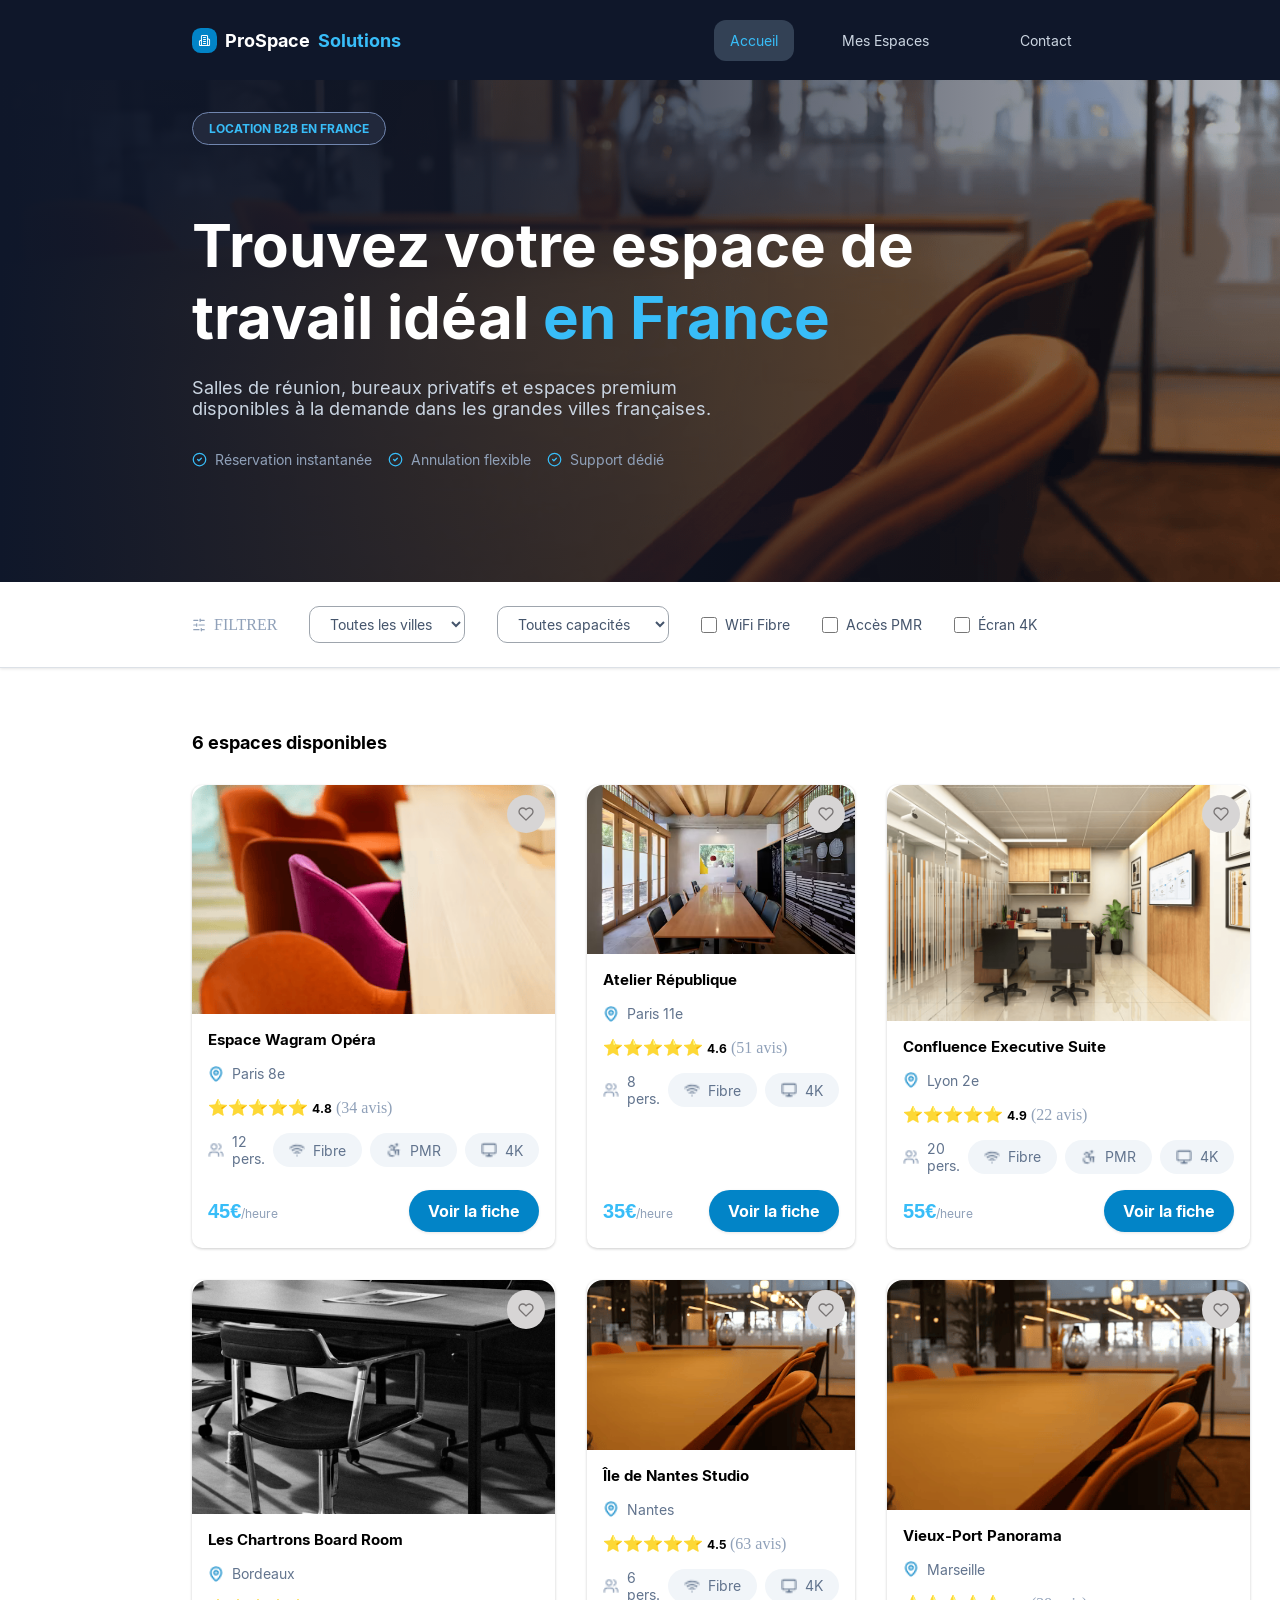
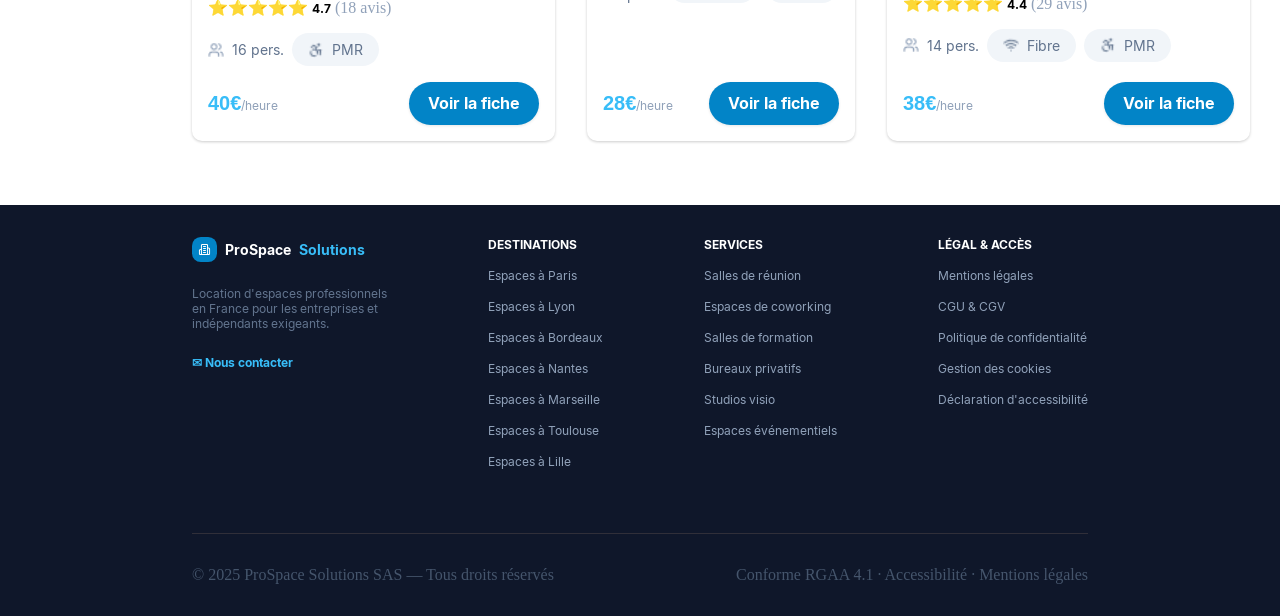
==== index.html @ 4e9df85f "dd" ====
<!doctype html>
<html lang="fr">
  <head>
    <meta charset="UTF-8" />
    <meta name="viewport" content="width=device-width, initial-scale=1.0" />
    <title>ProSpace Solutions</title>
    <link rel="stylesheet" href="public/css/style.css" />
  </head>
  <body>
    <!----------------------------------------------------------- 
                                 HEADER
    ------------------------------------------------------------>
    <header>
      <div class="container navbar">
        <!-- Logo -->
        <div class="logo-container">
          <a class="logo-link heading-secondary" href="index.html">
            <svg
              class="logo"
              width="25"
              height="25"
              viewBox="0 0 17 17"
              fill="none"
              xmlns="http://www.w3.org/2000/svg"
              aria-hidden="true"
            >
              <path
                d="M4.25 15.5834V2.83335C4.25 2.45763 4.39926 2.0973 4.66493 1.83162C4.93061 1.56594 5.29094 1.41669 5.66667 1.41669H11.3333C11.7091 1.41669 12.0694 1.56594 12.3351 1.83162C12.6007 2.0973 12.75 2.45763 12.75 2.83335V15.5834H4.25Z"
                stroke="white"
                stroke-width="1.41667"
                stroke-linecap="round"
                stroke-linejoin="round"
              />
              <path
                d="M4.25008 8.5H2.83341C2.45769 8.5 2.09736 8.64926 1.83168 8.91493C1.566 9.18061 1.41675 9.54094 1.41675 9.91667V14.1667C1.41675 14.5424 1.566 14.9027 1.83168 15.1684C2.09736 15.4341 2.45769 15.5833 2.83341 15.5833H4.25008"
                stroke="white"
                stroke-width="1.41667"
                stroke-linecap="round"
                stroke-linejoin="round"
              />
              <path
                d="M12.75 6.375H14.1667C14.5424 6.375 14.9027 6.52426 15.1684 6.78993C15.4341 7.05561 15.5833 7.41594 15.5833 7.79167V14.1667C15.5833 14.5424 15.4341 14.9027 15.1684 15.1684C14.9027 15.4341 14.5424 15.5833 14.1667 15.5833H12.75"
                stroke="white"
                stroke-width="1.41667"
                stroke-linecap="round"
                stroke-linejoin="round"
              />
              <path
                d="M7.08325 4.25H9.91659"
                stroke="white"
                stroke-width="1.41667"
                stroke-linecap="round"
              />
              <path
                d="M7.08325 7.08331H9.91659"
                stroke="white"
                stroke-width="1.41667"
                stroke-linecap="round"
              />
              <path
                d="M7.08325 9.91669H9.91659"
                stroke="white"
                stroke-width="1.41667"
                stroke-linecap="round"
              />
              <path
                d="M7.08325 12.75H9.91659"
                stroke="white"
                stroke-width="1.41667"
                stroke-linecap="round"
              />
            </svg>

            <span class="color-primary">ProSpace</span>
            <span class="color-secondary">Solutions</span>
          </a>
        </div>

        <!-- Navigation -->
        <div class="header-menu">
          <nav class="header-nav heading-tertiary">
            <ul class="nav-links">
              <!--lien accueil-->
              <li>
                <a href="index.html" class="nav-link active color-main-title"
                  >Accueil</a
                >
              </li>

              <!--lien mes espaces-->
              <li>
                <a
                  class="nav-link counter color-main-title"
                  href="public/pages/mes-espaces.html"
                  >Mes Espaces<span class="badge" id="favorite-count"> 0</span>
                </a>
              </li>

              <!--lien contact-->
              <li>
                <a class="nav-link color-main-title" href="contact.html"
                  >Contact</a
                >
              </li>
            </ul>
          </nav>
        </div>
      </div>
    </header>
    <!------------------------------------------------------------- 
                                   MAIN
    -------------------------------------------------------------->
    <main class="main">
      <!----------------- SECTION HERO ------------------->
      <section class="hero">
        <div class="hero-overlay"></div>
        <div class="container hero-content">
          <h1 class="hero-label color-secondary text-hero-main">
            LOCATION B2B EN FRANCE
          </h1>

          <h2 class="hero-title heading-display">
            <span class="color-primary">Trouvez votre espace</span>
            <span class="color-primary">de travail idéal</span>
            <span class="color-secondary">en France</span>
          </h2>
          <p class="color-main-title heading-hero-explain">
            Salles de réunion, bureaux privatifs et espaces premium<br />
            disponibles à la demande dans les grandes villes françaises.
          </p>
          <!-- Avantages -->
          <div class="hero-avantages">
            <span class="heading-tertiary color-avis"
              ><svg
                width="15"
                height="15"
                viewBox="0 0 15 15"
                fill="none"
                xmlns="http://www.w3.org/2000/svg"
                aria-hidden="true"
              >
                <path
                  d="M7.5 13.75C10.9518 13.75 13.75 10.9518 13.75 7.5C13.75 4.04822 10.9518 1.25 7.5 1.25C4.04822 1.25 1.25 4.04822 1.25 7.5C1.25 10.9518 4.04822 13.75 7.5 13.75Z"
                  stroke="#38BDF8"
                  stroke-width="1.25"
                  stroke-linecap="round"
                  stroke-linejoin="round"
                />
                <path
                  d="M5.625 7.5L6.875 8.75L9.375 6.25"
                  stroke="#38BDF8"
                  stroke-width="1.25"
                  stroke-linecap="round"
                  stroke-linejoin="round"
                />
              </svg>
              Réservation instantanée</span
            >
            <span class="heading-tertiary color-avis"
              ><svg
                width="15"
                height="15"
                viewBox="0 0 15 15"
                fill="none"
                xmlns="http://www.w3.org/2000/svg"
                aria-hidden="true"
              >
                <path
                  d="M7.5 13.75C10.9518 13.75 13.75 10.9518 13.75 7.5C13.75 4.04822 10.9518 1.25 7.5 1.25C4.04822 1.25 1.25 4.04822 1.25 7.5C1.25 10.9518 4.04822 13.75 7.5 13.75Z"
                  stroke="#38BDF8"
                  stroke-width="1.25"
                  stroke-linecap="round"
                  stroke-linejoin="round"
                />
                <path
                  d="M5.625 7.5L6.875 8.75L9.375 6.25"
                  stroke="#38BDF8"
                  stroke-width="1.25"
                  stroke-linecap="round"
                  stroke-linejoin="round"
                />
              </svg>
              Annulation flexible</span
            >
            <span class="heading-tertiary color-avis"
              ><svg
                width="15"
                height="15"
                viewBox="0 0 15 15"
                fill="none"
                xmlns="http://www.w3.org/2000/svg"
                aria-hidden="true"
              >
                <path
                  d="M7.5 13.75C10.9518 13.75 13.75 10.9518 13.75 7.5C13.75 4.04822 10.9518 1.25 7.5 1.25C4.04822 1.25 1.25 4.04822 1.25 7.5C1.25 10.9518 4.04822 13.75 7.5 13.75Z"
                  stroke="#38BDF8"
                  stroke-width="1.25"
                  stroke-linecap="round"
                  stroke-linejoin="round"
                />
                <path
                  d="M5.625 7.5L6.875 8.75L9.375 6.25"
                  stroke="#38BDF8"
                  stroke-width="1.25"
                  stroke-linecap="round"
                  stroke-linejoin="round"
                />
              </svg>
              Support dédié</span
            >
          </div>
        </div>
      </section>

      <!----------------- SECTION FILTRES ------------------->
      <section class="filters">
        <div class="container filters-content">
          <span class="filter-icon filter-title color-avis"
            ><svg
              width="14"
              height="14"
              viewBox="0 0 14 14"
              fill="none"
              xmlns="http://www.w3.org/2000/svg"
              aria-hidden="true"
            >
              <path
                d="M12.25 2.33337H8.16663"
                stroke="#90A1B9"
                stroke-width="1.16667"
                stroke-linecap="round"
                stroke-linejoin="round"
              />
              <path
                d="M5.83333 2.33337H1.75"
                stroke="#90A1B9"
                stroke-width="1.16667"
                stroke-linecap="round"
                stroke-linejoin="round"
              />
              <path
                d="M12.25 7H7"
                stroke="#90A1B9"
                stroke-width="1.16667"
                stroke-linecap="round"
                stroke-linejoin="round"
              />
              <path
                d="M4.66667 7H1.75"
                stroke="#90A1B9"
                stroke-width="1.16667"
                stroke-linecap="round"
                stroke-linejoin="round"
              />
              <path
                d="M12.25 11.6666H9.33337"
                stroke="#90A1B9"
                stroke-width="1.16667"
                stroke-linecap="round"
                stroke-linejoin="round"
              />
              <path
                d="M7 11.6666H1.75"
                stroke="#90A1B9"
                stroke-width="1.16667"
                stroke-linecap="round"
                stroke-linejoin="round"
              />
              <path
                d="M8.16663 1.16663V3.49996"
                stroke="#90A1B9"
                stroke-width="1.16667"
                stroke-linecap="round"
                stroke-linejoin="round"
              />
              <path
                d="M4.66663 5.83337V8.16671"
                stroke="#90A1B9"
                stroke-width="1.16667"
                stroke-linecap="round"
                stroke-linejoin="round"
              />
              <path
                d="M9.33337 10.5V12.8333"
                stroke="#90A1B9"
                stroke-width="1.16667"
                stroke-linecap="round"
                stroke-linejoin="round"
              />
            </svg>
            FILTRER</span
          >
          <div class="filter-select">
            <!-- FILTRER PAR VILLE -->
            <select
              class="heading-tertiary-bis color-filter"
              aria-label="Filtrer par ville"
              id="filter-ville"
            >
              <option class="heading-tertiary-bis" value="all">
                Toutes les villes
              </option>
              <option value="paris">Paris</option>
              <option value="lyon">Lyon</option>
              <option value="bordeaux">Bordeaux</option>
              <option value="nantes">Nantes</option>
              <option value="marseille">Marseille</option>
            </select>
          </div>
          <div class="filter-select">
            <!-- FILTRER PAR CAPACITE -->
            <select
              class="heading-tertiary-bis color-filter"
              aria-label="Filtrer par capacité"
              id="filter-capacite"
            >
              <option value="all">Toutes capacités</option>
              <option value="1-5">1 à 5 personnes</option>
              <option value="6-10">6 à 10 personnes</option>
              <option value="11-20">11 à 20 personnes</option>
              <option value="20+">20+ personnes</option>
            </select>
          </div>
          <!-- WiFi Fibre -->
          <label class="heading-tertiary-bis color-filter"
            ><input type="checkbox" id="filter-fibre" /> WiFi Fibre</label
          >
          <!-- Accès PMR -->
          <label class="heading-tertiary-bis color-filter"
            ><input type="checkbox" id="filter-pmr" /> Accès PMR</label
          >
          <!--Écran 4K -->
          <label class="heading-tertiary-bis color-filter"
            ><input type="checkbox" id="filter-4k" /> Écran 4K</label
          >
        </div>
      </section>

      <!------------- LISTE DES CARDS ---------------->

      <div class="container cards-list">
        <h2 class="heading-secondary">6 espaces disponibles</h2>
        <div class="cards">
          <!-- CARD 1 -->
          <article
            class="card"
            data-ville="paris"
            data-capacite="12"
            data-fibre="true"
            data-pmr="true"
            data-4k="true"
          >
            <!--card image (heut de la card)-->
            <div class="card-image">
              <!--image de la card-->
              <img
                src="public/assets/img/cards/espace-wagram-opera.png"
                alt="Espace Wagram Opéra"
              />
              <!--bouton ajouter aux favoris-->
              <button
                class="favorite"
                data-id="1"
                aria-label="Ajouter aux favoris"
              >
                <svg
                  width="24"
                  height="24"
                  viewBox="0 0 24 24"
                  fill="none"
                  xmlns="http://www.w3.org/2000/svg"
                >
                  <path
                    d="M20.84 4.61012C20.3292 4.09912 19.7228 3.69376 19.0554 3.4172C18.3879 3.14064 17.6725 2.99829 16.95 2.99829C16.2275 2.99829 15.5121 3.14064 14.8446 3.4172C14.1772 3.69376 13.5708 4.09912 13.06 4.61012L12 5.67012L10.94 4.61012C9.9083 3.57842 8.50903 2.99883 7.05 2.99883C5.59096 2.99883 4.19169 3.57842 3.16 4.61012C2.1283 5.64181 1.54871 7.04108 1.54871 8.50012C1.54871 9.95915 2.1283 11.3584 3.16 12.3901L4.22 13.4501L12 21.2301L19.78 13.4501L20.84 12.3901C21.351 11.8794 21.7563 11.2729 22.0329 10.6055C22.3095 9.93801 22.4518 9.2226 22.4518 8.50012C22.4518 7.77763 22.3095 7.06222 22.0329 6.39476C21.7563 5.7273 21.351 5.12087 20.84 4.61012Z"
                  />
                </svg>
              </button>
            </div>

            <!--card content (bas de la card)-->
            <div class="card-content">
              <h3 class="text-primary">Espace Wagram Opéra</h3>

              <div class="location color-main heading-tertiary">
                <img
                  src="public/assets/img/cards-icons-position/position.png"
                  alt="localisation"
                  class="location-icon"
                />
                <span>Paris 8e</span>
              </div>

              <div class="rating">
                ⭐⭐⭐⭐⭐ <span class="text-notation">4.8</span>
                <span class="color-avis">(34 avis)</span>
              </div>

              <div class="features">
                <!--nombre de personne-->
                <div class="feature color-main heading-tertiary">
                  <img
                    src="public/assets/img/cards-icons-position/nombre-personne.png"
                    alt="nombre de personnes"
                    class="feature-icon"
                  />
                  <span>12 pers.</span>
                </div>
                <!--wifi libre-->
                <div class="feature feature-badge color-main heading-tertiary">
                  <img
                    src="public/assets/img/cards-icons-position/internet.png"
                    alt="wifi libre"
                    class="feature-icon"
                  />
                  <span>Fibre</span>
                </div>
                <!--PMR-->
                <div class="feature feature-badge color-main heading-tertiary">
                  <img
                    src="public/assets/img/cards-icons-position/pmr.png"
                    alt="acces PMR"
                    class="feature-icon"
                  />
                  <span>PMR</span>
                </div>
                <!--ecran 4K-->
                <div class="feature feature-badge color-main heading-tertiary">
                  <img
                    src="public/assets/img/cards-icons-position/ecran-4k.png"
                    alt="Ecran 4K"
                    class="feature-icon"
                  />
                  <span>4K</span>
                </div>
              </div>
              <!--card footer-->
              <div class="card-footer">
                <div class="price">
                  <span class="color-secondary text-price">45€</span
                  ><span class="text-xsmall color-avis">/heure</span>
                </div>
                <a
                  href="public/pages/fiche.html?id=1"
                  class="heading-tertiary-bis btn-primary"
                  >Voir la fiche</a
                >
              </div>
            </div>
          </article>

          <!-- CARD 2 -->
          <article
            class="card"
            data-ville="paris"
            data-capacite="8"
            data-fibre="true"
            data-pmr="false"
            data-4k="true"
          >
            <div class="card-image">
              <img
                src="public/assets/img/cards/atelier-republique.png"
                alt="Atelier République"
              />
              <button class="favorite" data-id="2">
                <svg
                  width="24"
                  height="24"
                  viewBox="0 0 24 24"
                  fill="none"
                  xmlns="http://www.w3.org/2000/svg"
                >
                  <path
                    d="M20.84 4.61012C20.3292 4.09912 19.7228 3.69376 19.0554 3.4172C18.3879 3.14064 17.6725 2.99829 16.95 2.99829C16.2275 2.99829 15.5121 3.14064 14.8446 3.4172C14.1772 3.69376 13.5708 4.09912 13.06 4.61012L12 5.67012L10.94 4.61012C9.9083 3.57842 8.50903 2.99883 7.05 2.99883C5.59096 2.99883 4.19169 3.57842 3.16 4.61012C2.1283 5.64181 1.54871 7.04108 1.54871 8.50012C1.54871 9.95915 2.1283 11.3584 3.16 12.3901L4.22 13.4501L12 21.2301L19.78 13.4501L20.84 12.3901C21.351 11.8794 21.7563 11.2729 22.0329 10.6055C22.3095 9.93801 22.4518 9.2226 22.4518 8.50012C22.4518 7.77763 22.3095 7.06222 22.0329 6.39476C21.7563 5.7273 21.351 5.12087 20.84 4.61012Z"
                  />
                </svg>
              </button>
            </div>

            <div class="card-content">
              <h3 class="text-primary">Atelier République</h3>

              <div class="location color-main heading-tertiary">
                <img
                  src="public/assets/img/cards-icons-position/position.png"
                  alt="localisation"
                  class="location-icon"
                />
                <span>Paris 11e</span>
              </div>

              <div class="rating">
                ⭐⭐⭐⭐⭐ <span class="text-notation">4.6</span>
                <span class="color-avis">(51 avis)</span>
              </div>

              <div class="features">
                <!--nombre de personne-->
                <div class="feature color-main heading-tertiary">
                  <img
                    src="public/assets/img/cards-icons-position/nombre-personne.png"
                    alt="nombre de personnes"
                    class="feature-icon"
                  />
                  <span>8 pers.</span>
                </div>

                <!--wifi libre-->
                <div class="feature feature-badge color-main heading-tertiary">
                  <img
                    src="public/assets/img/cards-icons-position/internet.png"
                    alt="wifi libre"
                    class="feature-icon"
                  />
                  <span>Fibre</span>
                </div>

                <!--ecran 4K-->
                <div class="feature feature-badge color-main heading-tertiary">
                  <img
                    src="public/assets/img/cards-icons-position/ecran-4k.png"
                    alt="Ecran 4K"
                    class="feature-icon"
                  />
                  <span>4K</span>
                </div>
              </div>

              <!--card footer-->
              <div class="card-footer">
                <div class="price">
                  <span class="color-secondary text-price">35€</span
                  ><span class="text-xsmall color-avis">/heure</span>
                </div>
                <a
                  href="public/pages/fiche.html?id=2"
                  class="heading-tertiary-bis btn-primary"
                  >Voir la fiche</a
                >
              </div>
            </div>
          </article>

          <!-- CARD 3 -->
          <article
            class="card"
            data-ville="lyon"
            data-capacite="20"
            data-fibre="true"
            data-pmr="true"
            data-4k="true"
          >
            <div class="card-image">
              <img
                src="public/assets/img/cards/confluence-executive-suite.png"
                alt="Confluence Executive Suite"
              />
              <button class="favorite" data-id="3">
                <svg
                  width="24"
                  height="24"
                  viewBox="0 0 24 24"
                  fill="none"
                  xmlns="http://www.w3.org/2000/svg"
                >
                  <path
                    d="M20.84 4.61012C20.3292 4.09912 19.7228 3.69376 19.0554 3.4172C18.3879 3.14064 17.6725 2.99829 16.95 2.99829C16.2275 2.99829 15.5121 3.14064 14.8446 3.4172C14.1772 3.69376 13.5708 4.09912 13.06 4.61012L12 5.67012L10.94 4.61012C9.9083 3.57842 8.50903 2.99883 7.05 2.99883C5.59096 2.99883 4.19169 3.57842 3.16 4.61012C2.1283 5.64181 1.54871 7.04108 1.54871 8.50012C1.54871 9.95915 2.1283 11.3584 3.16 12.3901L4.22 13.4501L12 21.2301L19.78 13.4501L20.84 12.3901C21.351 11.8794 21.7563 11.2729 22.0329 10.6055C22.3095 9.93801 22.4518 9.2226 22.4518 8.50012C22.4518 7.77763 22.3095 7.06222 22.0329 6.39476C21.7563 5.7273 21.351 5.12087 20.84 4.61012Z"
                  />
                </svg>
              </button>
            </div>

            <div class="card-content">
              <h3 class="text-primary">Confluence Executive Suite</h3>

              <div class="location color-main heading-tertiary">
                <img
                  src="public/assets/img/cards-icons-position/position.png"
                  alt="localisation"
                  class="location-icon"
                />
                <span>Lyon 2e</span>
              </div>

              <div class="rating">
                ⭐⭐⭐⭐⭐ <span class="text-notation">4.9</span>
                <span class="color-avis">(22 avis)</span>
              </div>

              <div class="features">
                <!--nombre de personne-->
                <div class="feature color-main heading-tertiary">
                  <img
                    src="public/assets/img/cards-icons-position/nombre-personne.png"
                    alt="nombre de personnes"
                    class="feature-icon"
                  />
                  <span>20 pers.</span>
                </div>

                <!--wifi libre-->
                <div class="feature feature-badge color-main heading-tertiary">
                  <img
                    src="public/assets/img/cards-icons-position/internet.png"
                    alt="wifi libre"
                    class="feature-icon"
                  />
                  <span>Fibre</span>
                </div>

                <!--PMR-->
                <div class="feature feature-badge color-main heading-tertiary">
                  <img
                    src="public/assets/img/cards-icons-position/pmr.png"
                    alt="acces PMR"
                    class="feature-icon"
                  />
                  <span>PMR</span>
                </div>

                <!--ecran 4K-->
                <div class="feature feature-badge color-main heading-tertiary">
                  <img
                    src="public/assets/img/cards-icons-position/ecran-4k.png"
                    alt="Ecran 4K"
                    class="feature-icon"
                  />
                  <span>4K</span>
                </div>
              </div>

              <!--card footer-->
              <div class="card-footer">
                <div class="price">
                  <span class="color-secondary text-price">55€</span
                  ><span class="text-xsmall color-avis">/heure</span>
                </div>
                <a
                  href="public/pages/fiche.html?id=3"
                  class="heading-tertiary-bis btn-primary"
                  >Voir la fiche</a
                >
              </div>
            </div>
          </article>

          <!-- CARD 4 -->
          <article
            class="card"
            data-ville="bordeaux"
            data-capacite="16"
            data-fibre="false"
            data-pmr="true"
            data-4k="false"
          >
            <div class="card-image">
              <img
                src="public/assets/img/cards/les-chartrons-board-room.png"
                alt="Les Chartrons Board Room"
              />
              <button class="favorite" data-id="4">
                <svg
                  width="24"
                  height="24"
                  viewBox="0 0 24 24"
                  fill="none"
                  xmlns="http://www.w3.org/2000/svg"
                >
                  <path
                    d="M20.84 4.61012C20.3292 4.09912 19.7228 3.69376 19.0554 3.4172C18.3879 3.14064 17.6725 2.99829 16.95 2.99829C16.2275 2.99829 15.5121 3.14064 14.8446 3.4172C14.1772 3.69376 13.5708 4.09912 13.06 4.61012L12 5.67012L10.94 4.61012C9.9083 3.57842 8.50903 2.99883 7.05 2.99883C5.59096 2.99883 4.19169 3.57842 3.16 4.61012C2.1283 5.64181 1.54871 7.04108 1.54871 8.50012C1.54871 9.95915 2.1283 11.3584 3.16 12.3901L4.22 13.4501L12 21.2301L19.78 13.4501L20.84 12.3901C21.351 11.8794 21.7563 11.2729 22.0329 10.6055C22.3095 9.93801 22.4518 9.2226 22.4518 8.50012C22.4518 7.77763 22.3095 7.06222 22.0329 6.39476C21.7563 5.7273 21.351 5.12087 20.84 4.61012Z"
                  />
                </svg>
              </button>
            </div>

            <div class="card-content">
              <h3 class="text-primary">Les Chartrons Board Room</h3>

              <div class="location color-main heading-tertiary">
                <img
                  src="public/assets/img/cards-icons-position/position.png"
                  alt="localisation"
                  class="location-icon"
                />
                <span>Bordeaux</span>
              </div>

              <div class="rating">
                ⭐⭐⭐⭐⭐ <span class="text-notation">4.7</span>
                <span class="color-avis">(18 avis)</span>
              </div>

              <div class="features">
                <!--nombre de personne-->
                <div class="feature color-main heading-tertiary">
                  <img
                    src="public/assets/img/cards-icons-position/nombre-personne.png"
                    alt="nombre de personnes"
                    class="feature-icon"
                  />
                  <span>16 pers.</span>
                </div>

                <!--PMR-->
                <div class="feature feature-badge color-main heading-tertiary">
                  <img
                    src="public/assets/img/cards-icons-position/pmr.png"
                    alt="acces PMR"
                    class="feature-icon"
                  />
                  <span>PMR</span>
                </div>
              </div>

              <!--card footer-->
              <div class="card-footer">
                <div class="price">
                  <span class="color-secondary text-price">40€</span
                  ><span class="text-xsmall color-avis">/heure</span>
                </div>
                <a
                  href="public/pages/fiche.html?id=4"
                  class="heading-tertiary-bis btn-primary"
                  >Voir la fiche</a
                >
              </div>
            </div>
          </article>

          <!-- CARD 5 -->
          <article
            class="card"
            data-ville="nantes"
            data-capacite="6"
            data-fibre="true"
            data-pmr="false"
            data-4k="true"
          >
            <div class="card-image">
              <img
                src="public/assets/img/cards/espace-vieux-port.png"
                alt="Île de Nantes Studio"
              />
              <button class="favorite" data-id="5">
                <svg
                  width="24"
                  height="24"
                  viewBox="0 0 24 24"
                  fill="none"
                  xmlns="http://www.w3.org/2000/svg"
                >
                  <path
                    d="M20.84 4.61012C20.3292 4.09912 19.7228 3.69376 19.0554 3.4172C18.3879 3.14064 17.6725 2.99829 16.95 2.99829C16.2275 2.99829 15.5121 3.14064 14.8446 3.4172C14.1772 3.69376 13.5708 4.09912 13.06 4.61012L12 5.67012L10.94 4.61012C9.9083 3.57842 8.50903 2.99883 7.05 2.99883C5.59096 2.99883 4.19169 3.57842 3.16 4.61012C2.1283 5.64181 1.54871 7.04108 1.54871 8.50012C1.54871 9.95915 2.1283 11.3584 3.16 12.3901L4.22 13.4501L12 21.2301L19.78 13.4501L20.84 12.3901C21.351 11.8794 21.7563 11.2729 22.0329 10.6055C22.3095 9.93801 22.4518 9.2226 22.4518 8.50012C22.4518 7.77763 22.3095 7.06222 22.0329 6.39476C21.7563 5.7273 21.351 5.12087 20.84 4.61012Z"
                  />
                </svg>
              </button>
            </div>

            <div class="card-content">
              <h3 class="text-primary">Île de Nantes Studio</h3>

              <div class="location color-main heading-tertiary">
                <img
                  src="public/assets/img/cards-icons-position/position.png"
                  alt="localisation"
                  class="location-icon"
                />
                <span>Nantes</span>
              </div>

              <div class="rating">
                ⭐⭐⭐⭐⭐ <span class="text-notation">4.5</span>
                <span class="color-avis">(63 avis)</span>
              </div>

              <div class="features">
                <!--nombre de personne-->
                <div class="feature color-main heading-tertiary">
                  <img
                    src="public/assets/img/cards-icons-position/nombre-personne.png"
                    alt="nombre de personnes"
                    class="feature-icon"
                  />
                  <span>6 pers.</span>
                </div>

                <!--wifi libre-->
                <div class="feature feature-badge color-main heading-tertiary">
                  <img
                    src="public/assets/img/cards-icons-position/internet.png"
                    alt="wifi libre"
                    class="feature-icon"
                  />
                  <span>Fibre</span>
                </div>

                <!--ecran 4K-->
                <div class="feature feature-badge color-main heading-tertiary">
                  <img
                    src="public/assets/img/cards-icons-position/ecran-4k.png"
                    alt="Ecran 4K"
                    class="feature-icon"
                  />
                  <span>4K</span>
                </div>
              </div>

              <!--card footer-->
              <div class="card-footer">
                <div class="price">
                  <span class="color-secondary text-price">28€</span
                  ><span class="text-xsmall color-avis">/heure</span>
                </div>
                <a
                  href="public/pages/fiche.html?id=5"
                  class="heading-tertiary-bis btn-primary"
                  >Voir la fiche</a
                >
              </div>
            </div>
          </article>

          <!-- CARD 6 -->
          <article
            class="card"
            data-ville="marseille"
            data-capacite="14"
            data-fibre="true"
            data-pmr="true"
            data-4k="false"
          >
            <div class="card-image">
              <img
                src="public/assets/img/cards/espace-vieux-port.png"
                alt="Vieux-Port Panorama"
              />
              <button class="favorite" data-id="6">
                <svg
                  width="24"
                  height="24"
                  viewBox="0 0 24 24"
                  fill="none"
                  xmlns="http://www.w3.org/2000/svg"
                >
                  <path
                    d="M20.84 4.61012C20.3292 4.09912 19.7228 3.69376 19.0554 3.4172C18.3879 3.14064 17.6725 2.99829 16.95 2.99829C16.2275 2.99829 15.5121 3.14064 14.8446 3.4172C14.1772 3.69376 13.5708 4.09912 13.06 4.61012L12 5.67012L10.94 4.61012C9.9083 3.57842 8.50903 2.99883 7.05 2.99883C5.59096 2.99883 4.19169 3.57842 3.16 4.61012C2.1283 5.64181 1.54871 7.04108 1.54871 8.50012C1.54871 9.95915 2.1283 11.3584 3.16 12.3901L4.22 13.4501L12 21.2301L19.78 13.4501L20.84 12.3901C21.351 11.8794 21.7563 11.2729 22.0329 10.6055C22.3095 9.93801 22.4518 9.2226 22.4518 8.50012C22.4518 7.77763 22.3095 7.06222 22.0329 6.39476C21.7563 5.7273 21.351 5.12087 20.84 4.61012Z"
                  />
                </svg>
              </button>
            </div>

            <div class="card-content">
              <h3 class="text-primary">Vieux-Port Panorama</h3>

              <div class="location color-main heading-tertiary">
                <img
                  src="public/assets/img/cards-icons-position/position.png"
                  alt="localisation"
                  class="location-icon"
                />
                <span>Marseille</span>
              </div>

              <div class="rating">
                ⭐⭐⭐⭐⭐ <span class="text-notation">4.4</span>
                <span class="color-avis">(29 avis)</span>
              </div>

              <div class="features">
                <!--nombre de personne-->
                <div class="feature color-main heading-tertiary">
                  <img
                    src="public/assets/img/cards-icons-position/nombre-personne.png"
                    alt="nombre de personnes"
                    class="feature-icon"
                  />
                  <span>14 pers.</span>
                </div>

                <!--wifi libre-->
                <div class="feature feature-badge color-main heading-tertiary">
                  <img
                    src="public/assets/img/cards-icons-position/internet.png"
                    alt="wifi libre"
                    class="feature-icon"
                  />
                  <span>Fibre</span>
                </div>

                <!--PMR-->
                <div class="feature feature-badge color-main heading-tertiary">
                  <img
                    src="public/assets/img/cards-icons-position/pmr.png"
                    alt="acces PMR"
                    class="feature-icon"
                  />
                  <span>PMR</span>
                </div>
              </div>

              <!--card footer-->
              <div class="card-footer">
                <div class="price">
                  <span class="color-secondary text-price">38€</span
                  ><span class="text-xsmall color-avis">/heure</span>
                </div>
                <a
                  href="public/pages/fiche.html?id=6"
                  class="heading-tertiary-bis btn-primary"
                  >Voir la fiche</a
                >
              </div>
            </div>
          </article>
        </div>
      </div>
    </main>

    <!---------------------------------------------------
                          FOOTER 
     ---------------------------------------------------->

    <footer class="text-blk">
      <div class="footer-main">
        <div class="container footer-top">
          <div class="footer-about">
            <!-- Logo contact-->
            <div class="logo-container">
              <a class="logo-link heading-secondary-logo-ft" href="index.html">
                <svg
                  class="logo"
                  width="25"
                  height="25"
                  viewBox="0 0 17 17"
                  fill="none"
                  xmlns="http://www.w3.org/2000/svg"
                  aria-hidden="true"
                >
                  <path
                    d="M4.25 15.5834V2.83335C4.25 2.45763 4.39926 2.0973 4.66493 1.83162C4.93061 1.56594 5.29094 1.41669 5.66667 1.41669H11.3333C11.7091 1.41669 12.0694 1.56594 12.3351 1.83162C12.6007 2.0973 12.75 2.45763 12.75 2.83335V15.5834H4.25Z"
                    stroke="white"
                    stroke-width="1.41667"
                    stroke-linecap="round"
                    stroke-linejoin="round"
                  />
                  <path
                    d="M4.25008 8.5H2.83341C2.45769 8.5 2.09736 8.64926 1.83168 8.91493C1.566 9.18061 1.41675 9.54094 1.41675 9.91667V14.1667C1.41675 14.5424 1.566 14.9027 1.83168 15.1684C2.09736 15.4341 2.45769 15.5833 2.83341 15.5833H4.25008"
                    stroke="white"
                    stroke-width="1.41667"
                    stroke-linecap="round"
                    stroke-linejoin="round"
                  />
                  <path
                    d="M12.75 6.375H14.1667C14.5424 6.375 14.9027 6.52426 15.1684 6.78993C15.4341 7.05561 15.5833 7.41594 15.5833 7.79167V14.1667C15.5833 14.5424 15.4341 14.9027 15.1684 15.1684C14.9027 15.4341 14.5424 15.5833 14.1667 15.5833H12.75"
                    stroke="white"
                    stroke-width="1.41667"
                    stroke-linecap="round"
                    stroke-linejoin="round"
                  />
                  <path
                    d="M7.08325 4.25H9.91659"
                    stroke="white"
                    stroke-width="1.41667"
                    stroke-linecap="round"
                  />
                  <path
                    d="M7.08325 7.08331H9.91659"
                    stroke="white"
                    stroke-width="1.41667"
                    stroke-linecap="round"
                  />
                  <path
                    d="M7.08325 9.91669H9.91659"
                    stroke="white"
                    stroke-width="1.41667"
                    stroke-linecap="round"
                  />
                  <path
                    d="M7.08325 12.75H9.91659"
                    stroke="white"
                    stroke-width="1.41667"
                    stroke-linecap="round"
                  />
                </svg>

                <span class="color-primary">ProSpace</span>
                <span class="color-secondary">Solutions</span>
              </a>
            </div>
            <p class="color-main text-xsmall">
              Location d'espaces professionnels<br />
              en France pour les entreprises et<br />
              indépendants exigeants.
            </p>
            <a class="text-notation color-secondary" href="index.html"
              >✉ Nous contacter</a
            >
          </div>
          <!-- destinations-->
          <div class="destinations">
            <h4 class="text-notation color-primary">DESTINATIONS</h4>
            <a class="text-xsmall color-avis" href="index.html"
              >Espaces à Paris</a
            >
            <a class="text-xsmall color-avis" href="index.html"
              >Espaces à Lyon</a
            >
            <a class="text-xsmall color-avis" href="index.html"
              >Espaces à Bordeaux</a
            >
            <a class="text-xsmall color-avis" href="index.html"
              >Espaces à Nantes</a
            >
            <a class="text-xsmall color-avis" href="index.html"
              >Espaces à Marseille</a
            >
            <a class="text-xsmall color-avis" href="index.html"
              >Espaces à Toulouse</a
            >
            <a class="text-xsmall color-avis" href="index.html"
              >Espaces à Lille</a
            >
          </div>
          <!-- services-->
          <div class="services">
            <h4 class="text-notation color-primary">SERVICES</h4>
            <a class="text-xsmall color-avis" href="index.html"
              >Salles de réunion</a
            >
            <a class="text-xsmall color-avis" href="index.html"
              >Espaces de coworking</a
            >
            <a class="text-xsmall color-avis" href="index.html"
              >Salles de formation</a
            >
            <a class="text-xsmall color-avis" href="index.html"
              >Bureaux privatifs</a
            >
            <a class="text-xsmall color-avis" href="index.html"
              >Studios visio</a
            >
            <a class="text-xsmall color-avis" href="index.html"
              >Espaces événementiels</a
            >
          </div>
          <!-- legal et acces-->
          <div class="legal">
            <h4 class="text-notation color-primary">LÉGAL & ACCÈS</h4>
            <a class="text-xsmall color-avis" href="index.html"
              >Mentions légales</a
            >
            <a class="text-xsmall color-avis" href="index.html">CGU & CGV</a>
            <a class="text-xsmall color-avis" href="index.html"
              >Politique de confidentialité</a
            >
            <a class="text-xsmall color-avis" href="index.html"
              >Gestion des cookies</a
            >
            <a class="text-xsmall color-avis" href="index.html"
              >Déclaration d'accessibilité</a
            >
          </div>
        </div>
        <!-- Bas de page mention legales-->
        <div class="container footer-bottom">
          <span class="color-filter"
            >© 2025 ProSpace Solutions SAS — Tous droits réservés</span
          >
          <span class="color-filter"
            >Conforme RGAA 4.1 · Accessibilité · Mentions légales</span
          >
        </div>
      </div>
    </footer>
    <!--script js-->
    <script src="public/js/favoris.js"></script>
    <script src="public/js/filtres.js"></script>
  </body>
</html>
---- public/css/style.css ----
/****/
@font-face {
  font-family: "Inter";
  src: url("../fonts/Inter-Regular.ttf") format("truetype");
  font-weight: 400;
  font-style: normal;
}
@font-face {
  font-family: "Inter";
  src: url("../fonts/Inter-Bold.ttf") format("truetype");
  font-weight: 700;
  font-style: normal;
}
@font-face {
  font-family: "Inter";
  src: url("../fonts/Inter-Italic.ttf") format("truetype");
  font-weight: 400;
  font-style: italic;
}
@font-face {
  font-family: "Consolas";
  src: url("../fonts/Consolas-Regular.ttf") format("truetype");
  font-weight: 400;
  font-style: normal;
}
@font-face {
  font-family: "Consolas";
  src: url("../fonts/Consolab.ttf") format("truetype");
  font-weight: 700;
  font-style: normal;
}
/***********fonts styles classes ************/
.heading-display {
  font-family: "Inter", sans-serif;
  font-size: 3.75rem;
  font-weight: 800;
}

.heading-display-fiche {
  font-family: "Inter", sans-serif;
  font-size: 2.25rem;
  font-weight: 800;
}

.heading-secondary {
  font-family: "Inter", sans-serif;
  font-size: 1.125rem;
  font-weight: 700;
}

.heading-secondary-logo-ft {
  font-family: "Inter", sans-serif;
  font-size: 0.875rem;
  font-weight: 700;
}

.heading-hero-explain {
  font-family: "Inter", sans-serif;
  font-size: 1.125rem;
  font-weight: 400;
}

.heading-tertiary {
  font-family: "Inter", sans-serif;
  font-size: 0.875rem;
  font-weight: 400;
}

.heading-tertiary-bis {
  font-family: "Inter", sans-serif;
  font-size: 0.875rem;
  font-weight: 500;
}

.text-primary {
  font-family: "Inter", sans-serif;
  font-size: 0.9375rem;
  font-weight: 600;
}

.text-notation {
  font-family: "Inter", sans-serif;
  font-size: 0.75rem;
  font-weight: 600;
}

.text-hero-main {
  font-family: "Inter", sans-serif;
  font-size: 0.75rem;
}

.text-xsmall {
  font-family: "Inter", sans-serif;
  font-size: 0.75rem;
  font-weight: 400;
}

/**********************consolas*********************/
.text-price {
  font-family: "Consolas", sans-serif;
  font-size: 1.25rem;
  font-weight: 700;
}

.text-price-bis {
  font-family: "Consolas", sans-serif;
  font-size: 1.25rem;
  font-weight: 800;
}

.text-price-space {
  font-family: "Consolas", sans-serif;
  font-size: 1rem;
  font-weight: 800;
}

/*couleur text */
.text-blk {
  color: #0f172a;
}

.color-primary {
  color: white;
}

.color-secondary {
  color: #38bdf8;
}

.color-tertiary {
  color: #0f172a;
}

.color-main {
  color: #62748e;
}

.color-avis {
  color: #90a1b9;
}

.color-main-title {
  color: #cad5e2;
}

.color-filter {
  color: #45556c;
}

.color-price-space {
  color: #0284c7;
}

/*=== Reset ===*/
* {
  margin: 0;
  padding: 0;
  box-sizing: border-box;
}

/*containers*/
.container {
  width: 70%;
  margin: 0 auto;
}

.container-small {
  width: 55%;
  margin: 0 auto;
}

.container-xsmall {
  width: 50%;
  margin: 0 auto;
}

img {
  width: 100%;
  display: block;
  object-fit: cover;
}

a {
  text-decoration: none;
}

li {
  list-style: none;
}

/**** Header ***/
header {
  height: 80px;
  position: fixed;
  top: 0;
  left: 0;
  width: 100%;
  background: #0f172a;
  z-index: 100;
}

.logo-link {
  display: flex;
  align-items: center;
  gap: 0.5rem;
}
.logo-link .logo {
  width: 25px;
  height: 25px;
  background-color: #0284c7;
  border-radius: 35%;
  padding: 0.4rem;
}

.navbar {
  height: 100%;
  align-items: center;
  display: flex;
  justify-content: space-between;
  padding: 0;
}
.navbar .header-nav {
  display: flex;
  align-items: center;
}
.navbar .header-nav ul {
  display: flex;
  align-items: center;
  gap: 2rem;
}
.navbar .header-nav ul li a {
  text-decoration: none;
}
.navbar .header-nav ul li a:hover {
  color: white;
}

.counter {
  display: flex;
  align-items: center;
  gap: 0.5rem;
  cursor: pointer;
}

.badge {
  display: flex;
  align-items: center;
  justify-content: center;
  width: 1.2rem;
  height: 1.2rem;
  border-radius: 50%;
  background-color: #0284c7;
  color: white;
  font-size: 12px;
}

/**** Nav link ***/
.nav-link {
  height: 40px;
  box-sizing: border-box;
  padding: 0.75rem 1rem;
  border-radius: 0.75rem;
  color: #cbd5e1;
  text-decoration: none;
}
.nav-link:hover {
  color: white;
  background-color: #334155;
}
.nav-link.active {
  background-color: #334155;
  color: #38bdf8;
}

footer {
  background-color: #0f172a;
}

.footer-main {
  display: flex;
  flex-direction: column;
  justify-content: flex-start;
  padding: 2rem 0;
  gap: 4rem;
}
.footer-main .footer-top {
  display: flex;
  flex-direction: row;
  justify-content: space-between;
  gap: 1rem;
}
.footer-main .footer-top .destinations,
.footer-main .footer-top .services,
.footer-main .footer-top .legal {
  display: flex;
  flex-direction: column;
  gap: 1rem;
}
.footer-main .footer-top .destinations a,
.footer-main .footer-top .services a,
.footer-main .footer-top .legal a {
  transition: color 0.2s ease;
}
.footer-main .footer-top .destinations a:hover,
.footer-main .footer-top .services a:hover,
.footer-main .footer-top .legal a:hover {
  color: #0284c7;
}
.footer-main .footer-top .footer-about {
  display: flex;
  flex-direction: column;
  gap: 1.5rem;
}
.footer-main .footer-bottom {
  display: flex;
  flex-direction: row;
  justify-content: space-between;
  gap: 1rem;
  border-top: 1px solid rgb(48, 47, 57);
  padding-top: 2rem;
}

.btn-primary {
  display: inline-flex;
  align-items: center;
  justify-content: center;
  padding: 0.7rem 1.2rem;
  border: none;
  border-radius: 1.5rem;
  background-color: #0284c7;
  color: white;
  font-size: 1rem;
  font-weight: 600;
  text-decoration: none;
  cursor: pointer;
  box-shadow: 0 1px 3px 0 rgba(0, 0, 0, 0.1);
  transition: background-color 0.2s ease;
}

.btn-primary:hover {
  background-color: #12698f;
}

.btn-secondary {
  display: flex;
  align-items: center;
  justify-content: center;
  gap: 0.5rem;
  align-items: center;
  justify-content: center;
  padding: 0.7rem 1.2rem;
  border: solid 1px #e2e8f0;
  background-color: transparent;
  border-radius: 1.5rem;
  text-decoration: none;
  cursor: pointer;
  box-shadow: 0 1px 3px 0 rgba(0, 0, 0, 0.1);
  transition: background-color 0.2s ease;
}
.btn-secondary:hover {
  background-color: #fff1f2;
  color: #ef4444;
  border: solid 1px #ef4444;
}

/******************* SECTION HERO ********************/
.hero {
  position: relative;
  min-height: 550px;
  background-image: url("../assets/img/banner-hero.png");
  background-size: cover;
  background-position: center;
}
.hero .hero-overlay {
  position: absolute;
  inset: 0;
  background: linear-gradient(to right, #0f172a 0%, rgba(15, 23, 42, 0.7490196078) 50%, rgba(15, 23, 42, 0.3019607843) 100%);
}

.hero-content {
  position: relative;
  z-index: 1;
  top: 5rem;
  margin-top: 2rem;
}
.hero-content .hero-label {
  border: solid 1px rgb(113, 134, 175);
  padding: 0.5rem 1rem;
  border-radius: 20px;
  display: inline-block;
  background-color: rgb(33, 40, 59);
  margin-bottom: 1rem;
}
.hero-content .hero-title {
  margin-bottom: 1.5rem;
  margin-top: 3rem;
}
.hero-content .hero-title .hero-title span {
  display: block;
}
.hero-content .hero-avantages {
  display: flex;
  gap: 1rem;
  margin-top: 2rem;
}
.hero-content .hero-avantages span {
  display: flex;
  align-items: center;
  gap: 0.5rem;
}

/*******************  SECTION FILTERS   ********************/
.filters {
  position: sticky;
  top: 80px;
  z-index: 100;
  background-color: white;
  border-bottom: solid 1px #dce1e7;
  box-shadow: 0 1px 3px 0 rgba(0, 0, 0, 0.1);
}
.filters .filters-content {
  display: flex;
  flex-direction: row;
  gap: 2rem;
  padding: 1.5rem 0;
}
.filters .filters-content .filter-icon {
  display: flex;
  align-items: center;
  gap: 0.5rem;
}

/*css pour le select des codelist*/
.filter-select select {
  width: 100%;
  padding: 0.5rem 1rem;
  border: 1px solid #9ea5ad;
  border-radius: 10px;
  background: transparent;
  cursor: pointer;
  outline: none;
}
.filter-select select:focus {
  border-color: #6bb6e8;
  box-shadow: 0 0 0 2px #6bb6e8;
}

.filters-content {
  display: flex;
  align-items: center;
  flex-direction: column;
}

.filters-content label {
  display: flex;
  align-items: center;
  gap: 0.5rem;
  cursor: pointer;
}
.filters-content label input[type=checkbox] {
  width: 1rem;
  height: 1rem;
  accent-color: #24779e;
  cursor: pointer;
}

/*********************  SECTION CARDS   *************************/
.cards-list {
  display: flex;
  flex-direction: column;
  gap: 2rem;
  padding: 4rem 0;
}
.cards-list .cards {
  display: grid;
  grid-template-columns: repeat(3, 1fr);
  gap: 2rem;
}

/**CARD**/
.card {
  display: flex;
  flex-direction: column;
  border-radius: 10px;
  box-shadow: 0 1px 3px 0 rgba(0, 0, 0, 0.2);
  transition: transform 0.3s ease, box-shadow 0.3s ease;
}
.card:hover {
  transform: translateY(-2px);
  box-shadow: 0 5px 15px 0 rgba(0, 0, 0, 0.2);
}
.card:hover .card-image img {
  transform: scale(1.05);
}

.card-image {
  position: relative;
  overflow: hidden;
  border-radius: 1rem 1rem 0 0;
}
.card-image img {
  display: block;
  width: 100%;
  transition: transform 0.3s ease;
}

/** CARD CONTENT (partie basse de l'article CARD) **/
.card-content {
  display: flex;
  flex: 1;
  flex-direction: column;
  gap: 1rem;
  padding: 1rem;
}
.card-content .card-footer {
  display: flex;
  margin-top: auto;
  align-items: center;
  justify-content: space-between;
}

/******************* FAVORIS (coeur en background rouge) ***************/
.favorite {
  position: absolute;
  top: 10px;
  right: 10px;
  cursor: pointer;
  border: none;
  border-radius: 50%;
  padding: 0.7rem;
  display: flex;
  align-items: center;
  justify-content: center;
  background: rgb(215, 213, 213);
}
.favorite svg {
  width: 1rem;
  height: 1rem;
  display: block;
}
.favorite path {
  fill: none;
  stroke: rgb(121, 117, 117);
  stroke-width: 2;
  stroke-linecap: round;
  stroke-linejoin: round;
}
.favorite:hover path {
  stroke: red;
}
.favorite.active {
  background: red;
}
.favorite.active path {
  fill: white;
  stroke: white;
}

/***************** ICONE nbre de personne fibre PMR ecran ***************/
.features {
  display: flex;
  flex-direction: row;
  gap: 0.5rem;
}
.features .feature {
  display: flex;
  align-items: center;
  gap: 0.5rem;
}
.features .feature-icon {
  width: 1rem;
  height: 1rem;
}
.features .feature-badge {
  padding: 0.5rem 1rem;
  background-color: #f1f5f9;
  border-radius: 999px;
}

/* icone location*/
.location {
  display: flex;
  align-items: center;
  gap: 0.5rem;
}
.location-icon {
  width: 1rem;
  height: 1rem;
}

.fiche {
  padding: 7rem 0;
}
.fiche .breadcrumb {
  display: flex;
  align-items: center;
  gap: 0.5rem;
  margin-bottom: 1.5rem;
}
.fiche .breadcrumb a {
  text-decoration: none;
}
.fiche .breadcrumb a:hover {
  color: #0470f4;
}
.fiche {
  /*************************** TITRE ******************************/
}
.fiche .fiche-header {
  margin-bottom: 1.5rem;
}
.fiche .fiche-header h1 {
  margin-bottom: 1rem;
}
.fiche .fiche-header .fiche-info {
  display: flex;
  align-items: center;
  gap: 1.5rem;
}
.fiche .fiche-header .fiche-info .location {
  display: flex;
  align-items: center;
  gap: 0.5rem;
}
.fiche .fiche-header .fiche-info .location .location-icon {
  width: 1rem;
  height: 1rem;
  object-fit: contain;
}
.fiche .fiche-header .fiche-info .rating {
  display: flex;
  align-items: center;
  gap: 0.5rem;
}
.fiche {
  /*************************** GALERIE ******************************/
}
.fiche .fiche-gallery {
  display: grid;
  grid-template-columns: 2fr 1fr;
  gap: 0.75rem;
  margin-bottom: 2rem;
  overflow: hidden;
  border-radius: 1rem;
}
.fiche .fiche-gallery img {
  display: block;
  width: 100%;
  height: 100%;
}
.fiche .fiche-gallery .gallery-main {
  height: 25rem;
}
.fiche .fiche-gallery .gallery-side {
  display: grid;
  grid-template-rows: 1fr 1fr;
  gap: 0.75rem;
  height: 25rem;
}
.fiche {
  /*************************** CONTENU ******************************/
}
.fiche .fiche-body {
  display: grid;
  grid-template-columns: minmax(0, 2fr) minmax(18rem, 1fr);
  gap: 2rem;
  align-items: start;
}
.fiche {
  /*************************** DETAILS ******************************/
}
.fiche .fiche-details {
  display: flex;
  flex-direction: column;
  gap: 2rem;
}
.fiche .fiche-section h2 {
  margin-bottom: 1rem;
}
.fiche .fiche-section p {
  line-height: 1.7;
}
.fiche {
  /************************* EQUIPEMENTS ***************************/
}
.fiche .equipments {
  display: grid;
  grid-template-columns: repeat(2, 1fr);
  gap: 0.75rem;
}
.fiche .equipments .equipment {
  display: flex;
  align-items: center;
  gap: 0.75rem;
  padding: 0.75rem 1rem;
  border: 1px solid #dce1e7;
  border-radius: 0.75rem;
  background-color: #f8fafc;
}
.fiche {
  /************************* CAPACITE ***************************/
}
.fiche .capacity-box {
  padding: 1.25rem;
  border: 1px solid #b8d8e8;
  border-radius: 0.75rem;
  background-color: #eef7fc;
}
.fiche .capacity-box h2 {
  margin-bottom: 1rem;
}
.fiche .capacity-box .capacity-info {
  display: flex;
  align-items: flex-start;
  gap: 0.75rem;
}
.fiche .capacity-box .capacity-info p {
  margin-bottom: 0.5rem;
}
.fiche {
  /************************* TARIFS ***************************/
}
.fiche .pricing-card {
  padding: 1.5rem;
  border: 1px solid #dce1e7;
  border-radius: 1rem;
  background-color: white;
  box-shadow: 0 0.5rem 1.5rem rgba(0, 0, 0, 0.08);
}
.fiche .pricing-card h2 {
  margin-bottom: 1.5rem;
}
.fiche .pricing-card .pricing-list {
  display: flex;
  flex-direction: column;
  gap: 1rem;
  margin-bottom: 1.5rem;
}
.fiche .pricing-card .pricing-item {
  display: flex;
  justify-content: space-between;
  align-items: center;
  padding-bottom: 1rem;
  border-bottom: 1px solid #dce1e7;
}
.fiche .pricing-card {
  /*********** btn ajouter aux favoris ****************/
}
.fiche .pricing-card .favorite-btn {
  display: flex;
  align-items: center;
  justify-content: center;
  margin-bottom: 0.5rem;
  gap: 0.75rem;
  width: 100%;
  padding: 0.9rem 1rem;
  border: 2px solid #dce1e7;
  border-radius: 0.75rem;
  background-color: white;
  cursor: pointer;
  transition: background-color 0.2s ease, border-color 0.2s ease;
}
.fiche .pricing-card .favorite-btn svg {
  width: 1.25rem;
  height: 1.25rem;
}
.fiche .pricing-card .favorite-btn svg path {
  stroke: currentColor;
  stroke-width: 1.5;
  stroke-linejoin: round;
}
.fiche .pricing-card .favorite-btn:hover {
  border-color: #0284c7;
  color: #0284c7;
  background-color: #f0f9ff;
}
.fiche .pricing-card .favorite-btn.active {
  border-color: #fb7185;
  background-color: #fff1f2;
  color: #e11d48;
}
.fiche .pricing-card .favorite-btn.active svg path {
  fill: #e11d48;
  stroke: #ff637e;
}
.fiche .pricing-card {
  /********************* btn contacter *********************/
}
.fiche .pricing-card .contact-btn {
  display: block;
  width: 100%;
  padding: 0.9rem 1rem;
  text-align: center;
  text-decoration: none;
  margin-bottom: 0.75rem;
  border-radius: 0.75rem;
}
.fiche .pricing-card .response-info {
  text-align: center;
  font-size: 0.75rem;
}

.spaces {
  padding: 10rem 0;
}
.spaces .saved-spaces-header {
  display: flex;
  align-items: center;
  justify-content: space-between;
  margin-bottom: 1rem;
}

.saved-space-image-container {
  overflow: hidden;
}

.saved-spaces-list {
  display: flex;
  flex-direction: column;
  gap: 1rem;
  margin-top: 2rem;
}

.saved-space {
  display: flex;
  align-items: center;
  gap: 1.5rem;
  background: white;
  border: 1px solid #dce1e7;
  border-radius: 1rem;
  box-shadow: 0 1px 3px 0 rgba(0, 0, 0, 0.1);
  overflow: hidden;
}
.saved-space:hover .saved-space-image {
  transform: scale(1.03);
}
.saved-space .saved-space-image {
  transition: transform 0.4s ease;
}
.saved-space-image {
  width: 200px;
  height: 140px;
  object-fit: cover;
  border-radius: 0.75rem;
  border-radius: 1rem 0 0 1rem;
  transition: transform 0.3s ease;
}
.saved-space-content {
  flex: 1;
}
.saved-space-content h2 {
  margin: 0 0 0.5rem;
  font-size: 1.2rem;
}
.saved-space-details {
  display: flex;
  align-items: center;
  gap: 1.5rem;
  font-size: 0.9rem;
}
.saved-space-actions {
  display: flex;
  align-items: center;
  gap: 0.75rem;
}

.saved-space-content {
  padding: 1rem;
}

.saved-space-actions {
  padding: 1rem;
}

/******************* MESSAGE SI AUCUN ESPACE SAUVEGARDE ***************/
.empty-selection-message {
  display: flex;
  height: 300px;
  align-items: center;
  flex-direction: column;
  justify-content: center;
  margin-top: 2rem;
}
.empty-selection-message h2 {
  margin-bottom: 1rem;
}

.empty-selection-message p {
  display: flex;
  align-items: center;
  justify-content: center;
  gap: 0.3rem;
}

.empty-selection-icon {
  width: 80px;
  height: 80px;
  border-radius: 30%;
  background-color: #f0f0f0;
  display: flex;
  align-items: center;
  justify-content: center;
  margin-bottom: 3rem;
}
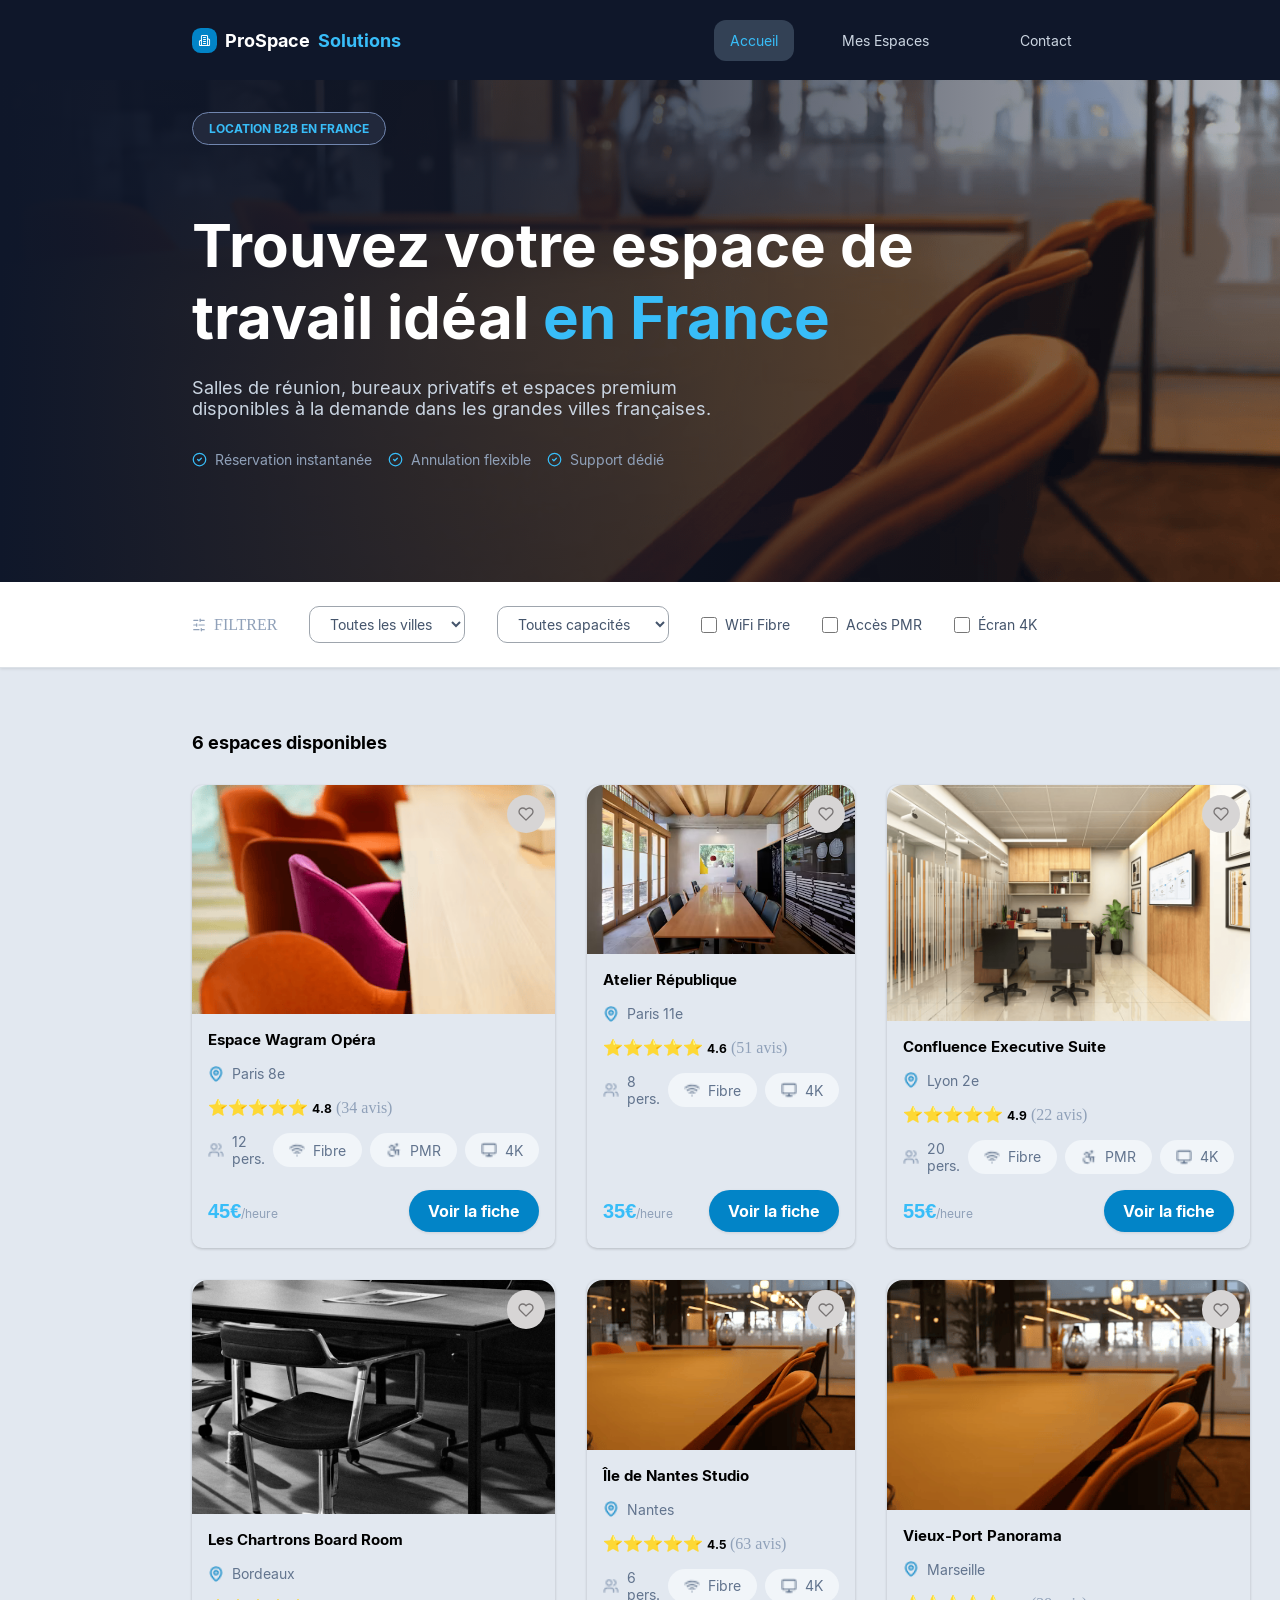
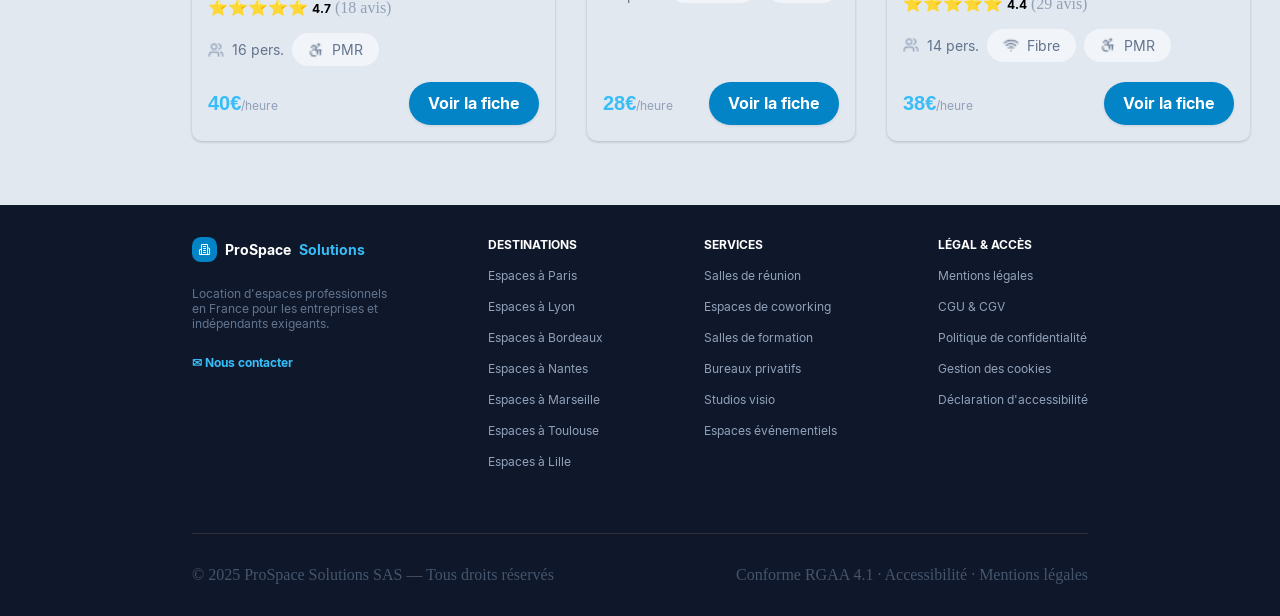
==== commit 74449a29: "tt" ====
--- a/index.html
+++ b/index.html
@@ -4,6 +4,27 @@
     <meta charset="UTF-8" />
     <meta name="viewport" content="width=device-width, initial-scale=1.0" />
     <title>ProSpace Solutions</title>
+
+    <!-- Favicon -->
+    <link
+      rel="apple-touch-icon"
+      sizes="180x180"
+      href="/public/assets/img/favicon_io/apple-touch-icon.png"
+    />
+    <link
+      rel="icon"
+      type="image/png"
+      sizes="32x32"
+      href="public/assets/img/favicon_io/favicon-32x32.png"
+    />
+    <link
+      rel="icon"
+      type="image/png"
+      sizes="16x16"
+      href="public/assets/img/favicon_io/favicon-16x16.png"
+    />
+    <link rel="manifest" href="/site.webmanifest" />
+    <!-- CSS -->
     <link rel="stylesheet" href="public/css/style.css" />
   </head>
   <body>
@@ -98,7 +119,9 @@
 
               <!--lien contact-->
               <li>
-                <a class="nav-link color-main-title" href="contact.html"
+                <a
+                  class="nav-link color-main-title"
+                  href="public/pages/contact.html"
                   >Contact</a
                 >
               </li>
@@ -337,583 +360,612 @@
       </section>
 
       <!------------- LISTE DES CARDS ---------------->
-
-      <div class="container cards-list">
-        <h2 class="heading-secondary">6 espaces disponibles</h2>
-        <div class="cards">
-          <!-- CARD 1 -->
-          <article
-            class="card"
-            data-ville="paris"
-            data-capacite="12"
-            data-fibre="true"
-            data-pmr="true"
-            data-4k="true"
-          >
-            <!--card image (heut de la card)-->
-            <div class="card-image">
-              <!--image de la card-->
-              <img
-                src="public/assets/img/cards/espace-wagram-opera.png"
-                alt="Espace Wagram Opéra"
-              />
-              <!--bouton ajouter aux favoris-->
-              <button
-                class="favorite"
-                data-id="1"
-                aria-label="Ajouter aux favoris"
-              >
-                <svg
-                  width="24"
-                  height="24"
-                  viewBox="0 0 24 24"
-                  fill="none"
-                  xmlns="http://www.w3.org/2000/svg"
+      <section class="cards-list-container">
+        <div class="container cards-list">
+          <h2 class="heading-secondary">
+            <span id="nombre-espaces">0</span> espaces disponibles
+          </h2>
+          <div class="cards">
+            <!-- CARD 1 -->
+            <article
+              class="card"
+              data-ville="paris"
+              data-capacite="12"
+              data-fibre="true"
+              data-pmr="true"
+              data-4k="true"
+            >
+              <!--card image (heut de la card)-->
+              <div class="card-image">
+                <!--image de la card-->
+                <img
+                  src="public/assets/img/cards/espace-wagram-opera.png"
+                  alt="Espace Wagram Opéra"
+                />
+                <!--bouton ajouter aux favoris-->
+                <button
+                  class="favorite"
+                  data-id="1"
+                  aria-label="Ajouter aux favoris"
                 >
-                  <path
-                    d="M20.84 4.61012C20.3292 4.09912 19.7228 3.69376 19.0554 3.4172C18.3879 3.14064 17.6725 2.99829 16.95 2.99829C16.2275 2.99829 15.5121 3.14064 14.8446 3.4172C14.1772 3.69376 13.5708 4.09912 13.06 4.61012L12 5.67012L10.94 4.61012C9.9083 3.57842 8.50903 2.99883 7.05 2.99883C5.59096 2.99883 4.19169 3.57842 3.16 4.61012C2.1283 5.64181 1.54871 7.04108 1.54871 8.50012C1.54871 9.95915 2.1283 11.3584 3.16 12.3901L4.22 13.4501L12 21.2301L19.78 13.4501L20.84 12.3901C21.351 11.8794 21.7563 11.2729 22.0329 10.6055C22.3095 9.93801 22.4518 9.2226 22.4518 8.50012C22.4518 7.77763 22.3095 7.06222 22.0329 6.39476C21.7563 5.7273 21.351 5.12087 20.84 4.61012Z"
-                  />
-                </svg>
-              </button>
-            </div>
-
-            <!--card content (bas de la card)-->
-            <div class="card-content">
-              <h3 class="text-primary">Espace Wagram Opéra</h3>
-
-              <div class="location color-main heading-tertiary">
+                  <svg
+                    width="24"
+                    height="24"
+                    viewBox="0 0 24 24"
+                    fill="none"
+                    xmlns="http://www.w3.org/2000/svg"
+                  >
+                    <path
+                      d="M20.84 4.61012C20.3292 4.09912 19.7228 3.69376 19.0554 3.4172C18.3879 3.14064 17.6725 2.99829 16.95 2.99829C16.2275 2.99829 15.5121 3.14064 14.8446 3.4172C14.1772 3.69376 13.5708 4.09912 13.06 4.61012L12 5.67012L10.94 4.61012C9.9083 3.57842 8.50903 2.99883 7.05 2.99883C5.59096 2.99883 4.19169 3.57842 3.16 4.61012C2.1283 5.64181 1.54871 7.04108 1.54871 8.50012C1.54871 9.95915 2.1283 11.3584 3.16 12.3901L4.22 13.4501L12 21.2301L19.78 13.4501L20.84 12.3901C21.351 11.8794 21.7563 11.2729 22.0329 10.6055C22.3095 9.93801 22.4518 9.2226 22.4518 8.50012C22.4518 7.77763 22.3095 7.06222 22.0329 6.39476C21.7563 5.7273 21.351 5.12087 20.84 4.61012Z"
+                    />
+                  </svg>
+                </button>
+              </div>
+
+              <!--card content (bas de la card)-->
+              <div class="card-content">
+                <h3 class="text-primary">Espace Wagram Opéra</h3>
+
+                <div class="location color-main heading-tertiary">
+                  <img
+                    src="public/assets/img/cards-icons-position/position.png"
+                    alt="localisation"
+                    class="location-icon"
+                  />
+                  <span>Paris 8e</span>
+                </div>
+
+                <div class="rating">
+                  ⭐⭐⭐⭐⭐ <span class="text-notation">4.8</span>
+                  <span class="color-avis">(34 avis)</span>
+                </div>
+
+                <div class="features">
+                  <!--nombre de personne-->
+                  <div class="feature color-main heading-tertiary">
+                    <img
+                      src="public/assets/img/cards-icons-position/nombre-personne.png"
+                      alt="nombre de personnes"
+                      class="feature-icon"
+                    />
+                    <span>12 pers.</span>
+                  </div>
+                  <!--wifi libre-->
+                  <div
+                    class="feature feature-badge color-main heading-tertiary"
+                  >
+                    <img
+                      src="public/assets/img/cards-icons-position/internet.png"
+                      alt="wifi libre"
+                      class="feature-icon"
+                    />
+                    <span>Fibre</span>
+                  </div>
+                  <!--PMR-->
+                  <div
+                    class="feature feature-badge color-main heading-tertiary"
+                  >
+                    <img
+                      src="public/assets/img/cards-icons-position/pmr.png"
+                      alt="acces PMR"
+                      class="feature-icon"
+                    />
+                    <span>PMR</span>
+                  </div>
+                  <!--ecran 4K-->
+                  <div
+                    class="feature feature-badge color-main heading-tertiary"
+                  >
+                    <img
+                      src="public/assets/img/cards-icons-position/ecran-4k.png"
+                      alt="Ecran 4K"
+                      class="feature-icon"
+                    />
+                    <span>4K</span>
+                  </div>
+                </div>
+                <!--card footer-->
+                <div class="card-footer">
+                  <div class="price">
+                    <span class="color-secondary text-price">45€</span
+                    ><span class="text-xsmall color-avis">/heure</span>
+                  </div>
+                  <a
+                    href="public/pages/fiche.html?id=1"
+                    class="heading-tertiary-bis btn-primary"
+                    >Voir la fiche</a
+                  >
+                </div>
+              </div>
+            </article>
+
+            <!-- CARD 2 -->
+            <article
+              class="card"
+              data-ville="paris"
+              data-capacite="8"
+              data-fibre="true"
+              data-pmr="false"
+              data-4k="true"
+            >
+              <div class="card-image">
                 <img
-                  src="public/assets/img/cards-icons-position/position.png"
-                  alt="localisation"
-                  class="location-icon"
+                  src="public/assets/img/cards/atelier-republique.png"
+                  alt="Atelier République"
                 />
-                <span>Paris 8e</span>
+                <button class="favorite" data-id="2">
+                  <svg
+                    width="24"
+                    height="24"
+                    viewBox="0 0 24 24"
+                    fill="none"
+                    xmlns="http://www.w3.org/2000/svg"
+                  >
+                    <path
+                      d="M20.84 4.61012C20.3292 4.09912 19.7228 3.69376 19.0554 3.4172C18.3879 3.14064 17.6725 2.99829 16.95 2.99829C16.2275 2.99829 15.5121 3.14064 14.8446 3.4172C14.1772 3.69376 13.5708 4.09912 13.06 4.61012L12 5.67012L10.94 4.61012C9.9083 3.57842 8.50903 2.99883 7.05 2.99883C5.59096 2.99883 4.19169 3.57842 3.16 4.61012C2.1283 5.64181 1.54871 7.04108 1.54871 8.50012C1.54871 9.95915 2.1283 11.3584 3.16 12.3901L4.22 13.4501L12 21.2301L19.78 13.4501L20.84 12.3901C21.351 11.8794 21.7563 11.2729 22.0329 10.6055C22.3095 9.93801 22.4518 9.2226 22.4518 8.50012C22.4518 7.77763 22.3095 7.06222 22.0329 6.39476C21.7563 5.7273 21.351 5.12087 20.84 4.61012Z"
+                    />
+                  </svg>
+                </button>
               </div>
 
-              <div class="rating">
-                ⭐⭐⭐⭐⭐ <span class="text-notation">4.8</span>
-                <span class="color-avis">(34 avis)</span>
+              <div class="card-content">
+                <h3 class="text-primary">Atelier République</h3>
+
+                <div class="location color-main heading-tertiary">
+                  <img
+                    src="public/assets/img/cards-icons-position/position.png"
+                    alt="localisation"
+                    class="location-icon"
+                  />
+                  <span>Paris 11e</span>
+                </div>
+
+                <div class="rating">
+                  ⭐⭐⭐⭐⭐ <span class="text-notation">4.6</span>
+                  <span class="color-avis">(51 avis)</span>
+                </div>
+
+                <div class="features">
+                  <!--nombre de personne-->
+                  <div class="feature color-main heading-tertiary">
+                    <img
+                      src="public/assets/img/cards-icons-position/nombre-personne.png"
+                      alt="nombre de personnes"
+                      class="feature-icon"
+                    />
+                    <span>8 pers.</span>
+                  </div>
+
+                  <!--wifi libre-->
+                  <div
+                    class="feature feature-badge color-main heading-tertiary"
+                  >
+                    <img
+                      src="public/assets/img/cards-icons-position/internet.png"
+                      alt="wifi libre"
+                      class="feature-icon"
+                    />
+                    <span>Fibre</span>
+                  </div>
+
+                  <!--ecran 4K-->
+                  <div
+                    class="feature feature-badge color-main heading-tertiary"
+                  >
+                    <img
+                      src="public/assets/img/cards-icons-position/ecran-4k.png"
+                      alt="Ecran 4K"
+                      class="feature-icon"
+                    />
+                    <span>4K</span>
+                  </div>
+                </div>
+
+                <!--card footer-->
+                <div class="card-footer">
+                  <div class="price">
+                    <span class="color-secondary text-price">35€</span
+                    ><span class="text-xsmall color-avis">/heure</span>
+                  </div>
+                  <a
+                    href="public/pages/fiche.html?id=2"
+                    class="heading-tertiary-bis btn-primary"
+                    >Voir la fiche</a
+                  >
+                </div>
               </div>
-
-              <div class="features">
-                <!--nombre de personne-->
-                <div class="feature color-main heading-tertiary">
+            </article>
+
+            <!-- CARD 3 -->
+            <article
+              class="card"
+              data-ville="lyon"
+              data-capacite="20"
+              data-fibre="true"
+              data-pmr="true"
+              data-4k="true"
+            >
+              <div class="card-image">
+                <img
+                  src="public/assets/img/cards/confluence-executive-suite.png"
+                  alt="Confluence Executive Suite"
+                />
+                <button class="favorite" data-id="3">
+                  <svg
+                    width="24"
+                    height="24"
+                    viewBox="0 0 24 24"
+                    fill="none"
+                    xmlns="http://www.w3.org/2000/svg"
+                  >
+                    <path
+                      d="M20.84 4.61012C20.3292 4.09912 19.7228 3.69376 19.0554 3.4172C18.3879 3.14064 17.6725 2.99829 16.95 2.99829C16.2275 2.99829 15.5121 3.14064 14.8446 3.4172C14.1772 3.69376 13.5708 4.09912 13.06 4.61012L12 5.67012L10.94 4.61012C9.9083 3.57842 8.50903 2.99883 7.05 2.99883C5.59096 2.99883 4.19169 3.57842 3.16 4.61012C2.1283 5.64181 1.54871 7.04108 1.54871 8.50012C1.54871 9.95915 2.1283 11.3584 3.16 12.3901L4.22 13.4501L12 21.2301L19.78 13.4501L20.84 12.3901C21.351 11.8794 21.7563 11.2729 22.0329 10.6055C22.3095 9.93801 22.4518 9.2226 22.4518 8.50012C22.4518 7.77763 22.3095 7.06222 22.0329 6.39476C21.7563 5.7273 21.351 5.12087 20.84 4.61012Z"
+                    />
+                  </svg>
+                </button>
+              </div>
+
+              <div class="card-content">
+                <h3 class="text-primary">Confluence Executive Suite</h3>
+
+                <div class="location color-main heading-tertiary">
                   <img
-                    src="public/assets/img/cards-icons-position/nombre-personne.png"
-                    alt="nombre de personnes"
-                    class="feature-icon"
-                  />
-                  <span>12 pers.</span>
-                </div>
-                <!--wifi libre-->
-                <div class="feature feature-badge color-main heading-tertiary">
+                    src="public/assets/img/cards-icons-position/position.png"
+                    alt="localisation"
+                    class="location-icon"
+                  />
+                  <span>Lyon 2e</span>
+                </div>
+
+                <div class="rating">
+                  ⭐⭐⭐⭐⭐ <span class="text-notation">4.9</span>
+                  <span class="color-avis">(22 avis)</span>
+                </div>
+
+                <div class="features">
+                  <!--nombre de personne-->
+                  <div class="feature color-main heading-tertiary">
+                    <img
+                      src="public/assets/img/cards-icons-position/nombre-personne.png"
+                      alt="nombre de personnes"
+                      class="feature-icon"
+                    />
+                    <span>20 pers.</span>
+                  </div>
+
+                  <!--wifi libre-->
+                  <div
+                    class="feature feature-badge color-main heading-tertiary"
+                  >
+                    <img
+                      src="public/assets/img/cards-icons-position/internet.png"
+                      alt="wifi libre"
+                      class="feature-icon"
+                    />
+                    <span>Fibre</span>
+                  </div>
+
+                  <!--PMR-->
+                  <div
+                    class="feature feature-badge color-main heading-tertiary"
+                  >
+                    <img
+                      src="public/assets/img/cards-icons-position/pmr.png"
+                      alt="acces PMR"
+                      class="feature-icon"
+                    />
+                    <span>PMR</span>
+                  </div>
+
+                  <!--ecran 4K-->
+                  <div
+                    class="feature feature-badge color-main heading-tertiary"
+                  >
+                    <img
+                      src="public/assets/img/cards-icons-position/ecran-4k.png"
+                      alt="Ecran 4K"
+                      class="feature-icon"
+                    />
+                    <span>4K</span>
+                  </div>
+                </div>
+
+                <!--card footer-->
+                <div class="card-footer">
+                  <div class="price">
+                    <span class="color-secondary text-price">55€</span
+                    ><span class="text-xsmall color-avis">/heure</span>
+                  </div>
+                  <a
+                    href="public/pages/fiche.html?id=3"
+                    class="heading-tertiary-bis btn-primary"
+                    >Voir la fiche</a
+                  >
+                </div>
+              </div>
+            </article>
+
+            <!-- CARD 4 -->
+            <article
+              class="card"
+              data-ville="bordeaux"
+              data-capacite="16"
+              data-fibre="false"
+              data-pmr="true"
+              data-4k="false"
+            >
+              <div class="card-image">
+                <img
+                  src="public/assets/img/cards/les-chartrons-board-room.png"
+                  alt="Les Chartrons Board Room"
+                />
+                <button class="favorite" data-id="4">
+                  <svg
+                    width="24"
+                    height="24"
+                    viewBox="0 0 24 24"
+                    fill="none"
+                    xmlns="http://www.w3.org/2000/svg"
+                  >
+                    <path
+                      d="M20.84 4.61012C20.3292 4.09912 19.7228 3.69376 19.0554 3.4172C18.3879 3.14064 17.6725 2.99829 16.95 2.99829C16.2275 2.99829 15.5121 3.14064 14.8446 3.4172C14.1772 3.69376 13.5708 4.09912 13.06 4.61012L12 5.67012L10.94 4.61012C9.9083 3.57842 8.50903 2.99883 7.05 2.99883C5.59096 2.99883 4.19169 3.57842 3.16 4.61012C2.1283 5.64181 1.54871 7.04108 1.54871 8.50012C1.54871 9.95915 2.1283 11.3584 3.16 12.3901L4.22 13.4501L12 21.2301L19.78 13.4501L20.84 12.3901C21.351 11.8794 21.7563 11.2729 22.0329 10.6055C22.3095 9.93801 22.4518 9.2226 22.4518 8.50012C22.4518 7.77763 22.3095 7.06222 22.0329 6.39476C21.7563 5.7273 21.351 5.12087 20.84 4.61012Z"
+                    />
+                  </svg>
+                </button>
+              </div>
+
+              <div class="card-content">
+                <h3 class="text-primary">Les Chartrons Board Room</h3>
+
+                <div class="location color-main heading-tertiary">
                   <img
-                    src="public/assets/img/cards-icons-position/internet.png"
-                    alt="wifi libre"
-                    class="feature-icon"
-                  />
-                  <span>Fibre</span>
-                </div>
-                <!--PMR-->
-                <div class="feature feature-badge color-main heading-tertiary">
+                    src="public/assets/img/cards-icons-position/position.png"
+                    alt="localisation"
+                    class="location-icon"
+                  />
+                  <span>Bordeaux</span>
+                </div>
+
+                <div class="rating">
+                  ⭐⭐⭐⭐⭐ <span class="text-notation">4.7</span>
+                  <span class="color-avis">(18 avis)</span>
+                </div>
+
+                <div class="features">
+                  <!--nombre de personne-->
+                  <div class="feature color-main heading-tertiary">
+                    <img
+                      src="public/assets/img/cards-icons-position/nombre-personne.png"
+                      alt="nombre de personnes"
+                      class="feature-icon"
+                    />
+                    <span>16 pers.</span>
+                  </div>
+
+                  <!--PMR-->
+                  <div
+                    class="feature feature-badge color-main heading-tertiary"
+                  >
+                    <img
+                      src="public/assets/img/cards-icons-position/pmr.png"
+                      alt="acces PMR"
+                      class="feature-icon"
+                    />
+                    <span>PMR</span>
+                  </div>
+                </div>
+
+                <!--card footer-->
+                <div class="card-footer">
+                  <div class="price">
+                    <span class="color-secondary text-price">40€</span
+                    ><span class="text-xsmall color-avis">/heure</span>
+                  </div>
+                  <a
+                    href="public/pages/fiche.html?id=4"
+                    class="heading-tertiary-bis btn-primary"
+                    >Voir la fiche</a
+                  >
+                </div>
+              </div>
+            </article>
+
+            <!-- CARD 5 -->
+            <article
+              class="card"
+              data-ville="nantes"
+              data-capacite="6"
+              data-fibre="true"
+              data-pmr="false"
+              data-4k="true"
+            >
+              <div class="card-image">
+                <img
+                  src="public/assets/img/cards/espace-vieux-port.png"
+                  alt="Île de Nantes Studio"
+                />
+                <button class="favorite" data-id="5">
+                  <svg
+                    width="24"
+                    height="24"
+                    viewBox="0 0 24 24"
+                    fill="none"
+                    xmlns="http://www.w3.org/2000/svg"
+                  >
+                    <path
+                      d="M20.84 4.61012C20.3292 4.09912 19.7228 3.69376 19.0554 3.4172C18.3879 3.14064 17.6725 2.99829 16.95 2.99829C16.2275 2.99829 15.5121 3.14064 14.8446 3.4172C14.1772 3.69376 13.5708 4.09912 13.06 4.61012L12 5.67012L10.94 4.61012C9.9083 3.57842 8.50903 2.99883 7.05 2.99883C5.59096 2.99883 4.19169 3.57842 3.16 4.61012C2.1283 5.64181 1.54871 7.04108 1.54871 8.50012C1.54871 9.95915 2.1283 11.3584 3.16 12.3901L4.22 13.4501L12 21.2301L19.78 13.4501L20.84 12.3901C21.351 11.8794 21.7563 11.2729 22.0329 10.6055C22.3095 9.93801 22.4518 9.2226 22.4518 8.50012C22.4518 7.77763 22.3095 7.06222 22.0329 6.39476C21.7563 5.7273 21.351 5.12087 20.84 4.61012Z"
+                    />
+                  </svg>
+                </button>
+              </div>
+
+              <div class="card-content">
+                <h3 class="text-primary">Île de Nantes Studio</h3>
+
+                <div class="location color-main heading-tertiary">
                   <img
-                    src="public/assets/img/cards-icons-position/pmr.png"
-                    alt="acces PMR"
-                    class="feature-icon"
-                  />
-                  <span>PMR</span>
-                </div>
-                <!--ecran 4K-->
-                <div class="feature feature-badge color-main heading-tertiary">
+                    src="public/assets/img/cards-icons-position/position.png"
+                    alt="localisation"
+                    class="location-icon"
+                  />
+                  <span>Nantes</span>
+                </div>
+
+                <div class="rating">
+                  ⭐⭐⭐⭐⭐ <span class="text-notation">4.5</span>
+                  <span class="color-avis">(63 avis)</span>
+                </div>
+
+                <div class="features">
+                  <!--nombre de personne-->
+                  <div class="feature color-main heading-tertiary">
+                    <img
+                      src="public/assets/img/cards-icons-position/nombre-personne.png"
+                      alt="nombre de personnes"
+                      class="feature-icon"
+                    />
+                    <span>6 pers.</span>
+                  </div>
+
+                  <!--wifi libre-->
+                  <div
+                    class="feature feature-badge color-main heading-tertiary"
+                  >
+                    <img
+                      src="public/assets/img/cards-icons-position/internet.png"
+                      alt="wifi libre"
+                      class="feature-icon"
+                    />
+                    <span>Fibre</span>
+                  </div>
+
+                  <!--ecran 4K-->
+                  <div
+                    class="feature feature-badge color-main heading-tertiary"
+                  >
+                    <img
+                      src="public/assets/img/cards-icons-position/ecran-4k.png"
+                      alt="Ecran 4K"
+                      class="feature-icon"
+                    />
+                    <span>4K</span>
+                  </div>
+                </div>
+
+                <!--card footer-->
+                <div class="card-footer">
+                  <div class="price">
+                    <span class="color-secondary text-price">28€</span
+                    ><span class="text-xsmall color-avis">/heure</span>
+                  </div>
+                  <a
+                    href="public/pages/fiche.html?id=5"
+                    class="heading-tertiary-bis btn-primary"
+                    >Voir la fiche</a
+                  >
+                </div>
+              </div>
+            </article>
+
+            <!-- CARD 6 -->
+            <article
+              class="card"
+              data-ville="marseille"
+              data-capacite="14"
+              data-fibre="true"
+              data-pmr="true"
+              data-4k="false"
+            >
+              <div class="card-image">
+                <img
+                  src="public/assets/img/cards/espace-vieux-port.png"
+                  alt="Vieux-Port Panorama"
+                />
+                <button class="favorite" data-id="6">
+                  <svg
+                    width="24"
+                    height="24"
+                    viewBox="0 0 24 24"
+                    fill="none"
+                    xmlns="http://www.w3.org/2000/svg"
+                  >
+                    <path
+                      d="M20.84 4.61012C20.3292 4.09912 19.7228 3.69376 19.0554 3.4172C18.3879 3.14064 17.6725 2.99829 16.95 2.99829C16.2275 2.99829 15.5121 3.14064 14.8446 3.4172C14.1772 3.69376 13.5708 4.09912 13.06 4.61012L12 5.67012L10.94 4.61012C9.9083 3.57842 8.50903 2.99883 7.05 2.99883C5.59096 2.99883 4.19169 3.57842 3.16 4.61012C2.1283 5.64181 1.54871 7.04108 1.54871 8.50012C1.54871 9.95915 2.1283 11.3584 3.16 12.3901L4.22 13.4501L12 21.2301L19.78 13.4501L20.84 12.3901C21.351 11.8794 21.7563 11.2729 22.0329 10.6055C22.3095 9.93801 22.4518 9.2226 22.4518 8.50012C22.4518 7.77763 22.3095 7.06222 22.0329 6.39476C21.7563 5.7273 21.351 5.12087 20.84 4.61012Z"
+                    />
+                  </svg>
+                </button>
+              </div>
+
+              <div class="card-content">
+                <h3 class="text-primary">Vieux-Port Panorama</h3>
+
+                <div class="location color-main heading-tertiary">
                   <img
-                    src="public/assets/img/cards-icons-position/ecran-4k.png"
-                    alt="Ecran 4K"
-                    class="feature-icon"
-                  />
-                  <span>4K</span>
+                    src="public/assets/img/cards-icons-position/position.png"
+                    alt="localisation"
+                    class="location-icon"
+                  />
+                  <span>Marseille</span>
+                </div>
+
+                <div class="rating">
+                  ⭐⭐⭐⭐⭐ <span class="text-notation">4.4</span>
+                  <span class="color-avis">(29 avis)</span>
+                </div>
+
+                <div class="features">
+                  <!--nombre de personne-->
+                  <div class="feature color-main heading-tertiary">
+                    <img
+                      src="public/assets/img/cards-icons-position/nombre-personne.png"
+                      alt="nombre de personnes"
+                      class="feature-icon"
+                    />
+                    <span>14 pers.</span>
+                  </div>
+
+                  <!--wifi libre-->
+                  <div
+                    class="feature feature-badge color-main heading-tertiary"
+                  >
+                    <img
+                      src="public/assets/img/cards-icons-position/internet.png"
+                      alt="wifi libre"
+                      class="feature-icon"
+                    />
+                    <span>Fibre</span>
+                  </div>
+
+                  <!--PMR-->
+                  <div
+                    class="feature feature-badge color-main heading-tertiary"
+                  >
+                    <img
+                      src="public/assets/img/cards-icons-position/pmr.png"
+                      alt="acces PMR"
+                      class="feature-icon"
+                    />
+                    <span>PMR</span>
+                  </div>
+                </div>
+
+                <!--card footer-->
+                <div class="card-footer">
+                  <div class="price">
+                    <span class="color-secondary text-price">38€</span
+                    ><span class="text-xsmall color-avis">/heure</span>
+                  </div>
+                  <a
+                    href="public/pages/fiche.html?id=6"
+                    class="heading-tertiary-bis btn-primary"
+                    >Voir la fiche</a
+                  >
                 </div>
               </div>
-              <!--card footer-->
-              <div class="card-footer">
-                <div class="price">
-                  <span class="color-secondary text-price">45€</span
-                  ><span class="text-xsmall color-avis">/heure</span>
-                </div>
-                <a
-                  href="public/pages/fiche.html?id=1"
-                  class="heading-tertiary-bis btn-primary"
-                  >Voir la fiche</a
-                >
-              </div>
-            </div>
-          </article>
-
-          <!-- CARD 2 -->
-          <article
-            class="card"
-            data-ville="paris"
-            data-capacite="8"
-            data-fibre="true"
-            data-pmr="false"
-            data-4k="true"
-          >
-            <div class="card-image">
-              <img
-                src="public/assets/img/cards/atelier-republique.png"
-                alt="Atelier République"
-              />
-              <button class="favorite" data-id="2">
-                <svg
-                  width="24"
-                  height="24"
-                  viewBox="0 0 24 24"
-                  fill="none"
-                  xmlns="http://www.w3.org/2000/svg"
-                >
-                  <path
-                    d="M20.84 4.61012C20.3292 4.09912 19.7228 3.69376 19.0554 3.4172C18.3879 3.14064 17.6725 2.99829 16.95 2.99829C16.2275 2.99829 15.5121 3.14064 14.8446 3.4172C14.1772 3.69376 13.5708 4.09912 13.06 4.61012L12 5.67012L10.94 4.61012C9.9083 3.57842 8.50903 2.99883 7.05 2.99883C5.59096 2.99883 4.19169 3.57842 3.16 4.61012C2.1283 5.64181 1.54871 7.04108 1.54871 8.50012C1.54871 9.95915 2.1283 11.3584 3.16 12.3901L4.22 13.4501L12 21.2301L19.78 13.4501L20.84 12.3901C21.351 11.8794 21.7563 11.2729 22.0329 10.6055C22.3095 9.93801 22.4518 9.2226 22.4518 8.50012C22.4518 7.77763 22.3095 7.06222 22.0329 6.39476C21.7563 5.7273 21.351 5.12087 20.84 4.61012Z"
-                  />
-                </svg>
-              </button>
-            </div>
-
-            <div class="card-content">
-              <h3 class="text-primary">Atelier République</h3>
-
-              <div class="location color-main heading-tertiary">
-                <img
-                  src="public/assets/img/cards-icons-position/position.png"
-                  alt="localisation"
-                  class="location-icon"
-                />
-                <span>Paris 11e</span>
-              </div>
-
-              <div class="rating">
-                ⭐⭐⭐⭐⭐ <span class="text-notation">4.6</span>
-                <span class="color-avis">(51 avis)</span>
-              </div>
-
-              <div class="features">
-                <!--nombre de personne-->
-                <div class="feature color-main heading-tertiary">
-                  <img
-                    src="public/assets/img/cards-icons-position/nombre-personne.png"
-                    alt="nombre de personnes"
-                    class="feature-icon"
-                  />
-                  <span>8 pers.</span>
-                </div>
-
-                <!--wifi libre-->
-                <div class="feature feature-badge color-main heading-tertiary">
-                  <img
-                    src="public/assets/img/cards-icons-position/internet.png"
-                    alt="wifi libre"
-                    class="feature-icon"
-                  />
-                  <span>Fibre</span>
-                </div>
-
-                <!--ecran 4K-->
-                <div class="feature feature-badge color-main heading-tertiary">
-                  <img
-                    src="public/assets/img/cards-icons-position/ecran-4k.png"
-                    alt="Ecran 4K"
-                    class="feature-icon"
-                  />
-                  <span>4K</span>
-                </div>
-              </div>
-
-              <!--card footer-->
-              <div class="card-footer">
-                <div class="price">
-                  <span class="color-secondary text-price">35€</span
-                  ><span class="text-xsmall color-avis">/heure</span>
-                </div>
-                <a
-                  href="public/pages/fiche.html?id=2"
-                  class="heading-tertiary-bis btn-primary"
-                  >Voir la fiche</a
-                >
-              </div>
-            </div>
-          </article>
-
-          <!-- CARD 3 -->
-          <article
-            class="card"
-            data-ville="lyon"
-            data-capacite="20"
-            data-fibre="true"
-            data-pmr="true"
-            data-4k="true"
-          >
-            <div class="card-image">
-              <img
-                src="public/assets/img/cards/confluence-executive-suite.png"
-                alt="Confluence Executive Suite"
-              />
-              <button class="favorite" data-id="3">
-                <svg
-                  width="24"
-                  height="24"
-                  viewBox="0 0 24 24"
-                  fill="none"
-                  xmlns="http://www.w3.org/2000/svg"
-                >
-                  <path
-                    d="M20.84 4.61012C20.3292 4.09912 19.7228 3.69376 19.0554 3.4172C18.3879 3.14064 17.6725 2.99829 16.95 2.99829C16.2275 2.99829 15.5121 3.14064 14.8446 3.4172C14.1772 3.69376 13.5708 4.09912 13.06 4.61012L12 5.67012L10.94 4.61012C9.9083 3.57842 8.50903 2.99883 7.05 2.99883C5.59096 2.99883 4.19169 3.57842 3.16 4.61012C2.1283 5.64181 1.54871 7.04108 1.54871 8.50012C1.54871 9.95915 2.1283 11.3584 3.16 12.3901L4.22 13.4501L12 21.2301L19.78 13.4501L20.84 12.3901C21.351 11.8794 21.7563 11.2729 22.0329 10.6055C22.3095 9.93801 22.4518 9.2226 22.4518 8.50012C22.4518 7.77763 22.3095 7.06222 22.0329 6.39476C21.7563 5.7273 21.351 5.12087 20.84 4.61012Z"
-                  />
-                </svg>
-              </button>
-            </div>
-
-            <div class="card-content">
-              <h3 class="text-primary">Confluence Executive Suite</h3>
-
-              <div class="location color-main heading-tertiary">
-                <img
-                  src="public/assets/img/cards-icons-position/position.png"
-                  alt="localisation"
-                  class="location-icon"
-                />
-                <span>Lyon 2e</span>
-              </div>
-
-              <div class="rating">
-                ⭐⭐⭐⭐⭐ <span class="text-notation">4.9</span>
-                <span class="color-avis">(22 avis)</span>
-              </div>
-
-              <div class="features">
-                <!--nombre de personne-->
-                <div class="feature color-main heading-tertiary">
-                  <img
-                    src="public/assets/img/cards-icons-position/nombre-personne.png"
-                    alt="nombre de personnes"
-                    class="feature-icon"
-                  />
-                  <span>20 pers.</span>
-                </div>
-
-                <!--wifi libre-->
-                <div class="feature feature-badge color-main heading-tertiary">
-                  <img
-                    src="public/assets/img/cards-icons-position/internet.png"
-                    alt="wifi libre"
-                    class="feature-icon"
-                  />
-                  <span>Fibre</span>
-                </div>
-
-                <!--PMR-->
-                <div class="feature feature-badge color-main heading-tertiary">
-                  <img
-                    src="public/assets/img/cards-icons-position/pmr.png"
-                    alt="acces PMR"
-                    class="feature-icon"
-                  />
-                  <span>PMR</span>
-                </div>
-
-                <!--ecran 4K-->
-                <div class="feature feature-badge color-main heading-tertiary">
-                  <img
-                    src="public/assets/img/cards-icons-position/ecran-4k.png"
-                    alt="Ecran 4K"
-                    class="feature-icon"
-                  />
-                  <span>4K</span>
-                </div>
-              </div>
-
-              <!--card footer-->
-              <div class="card-footer">
-                <div class="price">
-                  <span class="color-secondary text-price">55€</span
-                  ><span class="text-xsmall color-avis">/heure</span>
-                </div>
-                <a
-                  href="public/pages/fiche.html?id=3"
-                  class="heading-tertiary-bis btn-primary"
-                  >Voir la fiche</a
-                >
-              </div>
-            </div>
-          </article>
-
-          <!-- CARD 4 -->
-          <article
-            class="card"
-            data-ville="bordeaux"
-            data-capacite="16"
-            data-fibre="false"
-            data-pmr="true"
-            data-4k="false"
-          >
-            <div class="card-image">
-              <img
-                src="public/assets/img/cards/les-chartrons-board-room.png"
-                alt="Les Chartrons Board Room"
-              />
-              <button class="favorite" data-id="4">
-                <svg
-                  width="24"
-                  height="24"
-                  viewBox="0 0 24 24"
-                  fill="none"
-                  xmlns="http://www.w3.org/2000/svg"
-                >
-                  <path
-                    d="M20.84 4.61012C20.3292 4.09912 19.7228 3.69376 19.0554 3.4172C18.3879 3.14064 17.6725 2.99829 16.95 2.99829C16.2275 2.99829 15.5121 3.14064 14.8446 3.4172C14.1772 3.69376 13.5708 4.09912 13.06 4.61012L12 5.67012L10.94 4.61012C9.9083 3.57842 8.50903 2.99883 7.05 2.99883C5.59096 2.99883 4.19169 3.57842 3.16 4.61012C2.1283 5.64181 1.54871 7.04108 1.54871 8.50012C1.54871 9.95915 2.1283 11.3584 3.16 12.3901L4.22 13.4501L12 21.2301L19.78 13.4501L20.84 12.3901C21.351 11.8794 21.7563 11.2729 22.0329 10.6055C22.3095 9.93801 22.4518 9.2226 22.4518 8.50012C22.4518 7.77763 22.3095 7.06222 22.0329 6.39476C21.7563 5.7273 21.351 5.12087 20.84 4.61012Z"
-                  />
-                </svg>
-              </button>
-            </div>
-
-            <div class="card-content">
-              <h3 class="text-primary">Les Chartrons Board Room</h3>
-
-              <div class="location color-main heading-tertiary">
-                <img
-                  src="public/assets/img/cards-icons-position/position.png"
-                  alt="localisation"
-                  class="location-icon"
-                />
-                <span>Bordeaux</span>
-              </div>
-
-              <div class="rating">
-                ⭐⭐⭐⭐⭐ <span class="text-notation">4.7</span>
-                <span class="color-avis">(18 avis)</span>
-              </div>
-
-              <div class="features">
-                <!--nombre de personne-->
-                <div class="feature color-main heading-tertiary">
-                  <img
-                    src="public/assets/img/cards-icons-position/nombre-personne.png"
-                    alt="nombre de personnes"
-                    class="feature-icon"
-                  />
-                  <span>16 pers.</span>
-                </div>
-
-                <!--PMR-->
-                <div class="feature feature-badge color-main heading-tertiary">
-                  <img
-                    src="public/assets/img/cards-icons-position/pmr.png"
-                    alt="acces PMR"
-                    class="feature-icon"
-                  />
-                  <span>PMR</span>
-                </div>
-              </div>
-
-              <!--card footer-->
-              <div class="card-footer">
-                <div class="price">
-                  <span class="color-secondary text-price">40€</span
-                  ><span class="text-xsmall color-avis">/heure</span>
-                </div>
-                <a
-                  href="public/pages/fiche.html?id=4"
-                  class="heading-tertiary-bis btn-primary"
-                  >Voir la fiche</a
-                >
-              </div>
-            </div>
-          </article>
-
-          <!-- CARD 5 -->
-          <article
-            class="card"
-            data-ville="nantes"
-            data-capacite="6"
-            data-fibre="true"
-            data-pmr="false"
-            data-4k="true"
-          >
-            <div class="card-image">
-              <img
-                src="public/assets/img/cards/espace-vieux-port.png"
-                alt="Île de Nantes Studio"
-              />
-              <button class="favorite" data-id="5">
-                <svg
-                  width="24"
-                  height="24"
-                  viewBox="0 0 24 24"
-                  fill="none"
-                  xmlns="http://www.w3.org/2000/svg"
-                >
-                  <path
-                    d="M20.84 4.61012C20.3292 4.09912 19.7228 3.69376 19.0554 3.4172C18.3879 3.14064 17.6725 2.99829 16.95 2.99829C16.2275 2.99829 15.5121 3.14064 14.8446 3.4172C14.1772 3.69376 13.5708 4.09912 13.06 4.61012L12 5.67012L10.94 4.61012C9.9083 3.57842 8.50903 2.99883 7.05 2.99883C5.59096 2.99883 4.19169 3.57842 3.16 4.61012C2.1283 5.64181 1.54871 7.04108 1.54871 8.50012C1.54871 9.95915 2.1283 11.3584 3.16 12.3901L4.22 13.4501L12 21.2301L19.78 13.4501L20.84 12.3901C21.351 11.8794 21.7563 11.2729 22.0329 10.6055C22.3095 9.93801 22.4518 9.2226 22.4518 8.50012C22.4518 7.77763 22.3095 7.06222 22.0329 6.39476C21.7563 5.7273 21.351 5.12087 20.84 4.61012Z"
-                  />
-                </svg>
-              </button>
-            </div>
-
-            <div class="card-content">
-              <h3 class="text-primary">Île de Nantes Studio</h3>
-
-              <div class="location color-main heading-tertiary">
-                <img
-                  src="public/assets/img/cards-icons-position/position.png"
-                  alt="localisation"
-                  class="location-icon"
-                />
-                <span>Nantes</span>
-              </div>
-
-              <div class="rating">
-                ⭐⭐⭐⭐⭐ <span class="text-notation">4.5</span>
-                <span class="color-avis">(63 avis)</span>
-              </div>
-
-              <div class="features">
-                <!--nombre de personne-->
-                <div class="feature color-main heading-tertiary">
-                  <img
-                    src="public/assets/img/cards-icons-position/nombre-personne.png"
-                    alt="nombre de personnes"
-                    class="feature-icon"
-                  />
-                  <span>6 pers.</span>
-                </div>
-
-                <!--wifi libre-->
-                <div class="feature feature-badge color-main heading-tertiary">
-                  <img
-                    src="public/assets/img/cards-icons-position/internet.png"
-                    alt="wifi libre"
-                    class="feature-icon"
-                  />
-                  <span>Fibre</span>
-                </div>
-
-                <!--ecran 4K-->
-                <div class="feature feature-badge color-main heading-tertiary">
-                  <img
-                    src="public/assets/img/cards-icons-position/ecran-4k.png"
-                    alt="Ecran 4K"
-                    class="feature-icon"
-                  />
-                  <span>4K</span>
-                </div>
-              </div>
-
-              <!--card footer-->
-              <div class="card-footer">
-                <div class="price">
-                  <span class="color-secondary text-price">28€</span
-                  ><span class="text-xsmall color-avis">/heure</span>
-                </div>
-                <a
-                  href="public/pages/fiche.html?id=5"
-                  class="heading-tertiary-bis btn-primary"
-                  >Voir la fiche</a
-                >
-              </div>
-            </div>
-          </article>
-
-          <!-- CARD 6 -->
-          <article
-            class="card"
-            data-ville="marseille"
-            data-capacite="14"
-            data-fibre="true"
-            data-pmr="true"
-            data-4k="false"
-          >
-            <div class="card-image">
-              <img
-                src="public/assets/img/cards/espace-vieux-port.png"
-                alt="Vieux-Port Panorama"
-              />
-              <button class="favorite" data-id="6">
-                <svg
-                  width="24"
-                  height="24"
-                  viewBox="0 0 24 24"
-                  fill="none"
-                  xmlns="http://www.w3.org/2000/svg"
-                >
-                  <path
-                    d="M20.84 4.61012C20.3292 4.09912 19.7228 3.69376 19.0554 3.4172C18.3879 3.14064 17.6725 2.99829 16.95 2.99829C16.2275 2.99829 15.5121 3.14064 14.8446 3.4172C14.1772 3.69376 13.5708 4.09912 13.06 4.61012L12 5.67012L10.94 4.61012C9.9083 3.57842 8.50903 2.99883 7.05 2.99883C5.59096 2.99883 4.19169 3.57842 3.16 4.61012C2.1283 5.64181 1.54871 7.04108 1.54871 8.50012C1.54871 9.95915 2.1283 11.3584 3.16 12.3901L4.22 13.4501L12 21.2301L19.78 13.4501L20.84 12.3901C21.351 11.8794 21.7563 11.2729 22.0329 10.6055C22.3095 9.93801 22.4518 9.2226 22.4518 8.50012C22.4518 7.77763 22.3095 7.06222 22.0329 6.39476C21.7563 5.7273 21.351 5.12087 20.84 4.61012Z"
-                  />
-                </svg>
-              </button>
-            </div>
-
-            <div class="card-content">
-              <h3 class="text-primary">Vieux-Port Panorama</h3>
-
-              <div class="location color-main heading-tertiary">
-                <img
-                  src="public/assets/img/cards-icons-position/position.png"
-                  alt="localisation"
-                  class="location-icon"
-                />
-                <span>Marseille</span>
-              </div>
-
-              <div class="rating">
-                ⭐⭐⭐⭐⭐ <span class="text-notation">4.4</span>
-                <span class="color-avis">(29 avis)</span>
-              </div>
-
-              <div class="features">
-                <!--nombre de personne-->
-                <div class="feature color-main heading-tertiary">
-                  <img
-                    src="public/assets/img/cards-icons-position/nombre-personne.png"
-                    alt="nombre de personnes"
-                    class="feature-icon"
-                  />
-                  <span>14 pers.</span>
-                </div>
-
-                <!--wifi libre-->
-                <div class="feature feature-badge color-main heading-tertiary">
-                  <img
-                    src="public/assets/img/cards-icons-position/internet.png"
-                    alt="wifi libre"
-                    class="feature-icon"
-                  />
-                  <span>Fibre</span>
-                </div>
-
-                <!--PMR-->
-                <div class="feature feature-badge color-main heading-tertiary">
-                  <img
-                    src="public/assets/img/cards-icons-position/pmr.png"
-                    alt="acces PMR"
-                    class="feature-icon"
-                  />
-                  <span>PMR</span>
-                </div>
-              </div>
-
-              <!--card footer-->
-              <div class="card-footer">
-                <div class="price">
-                  <span class="color-secondary text-price">38€</span
-                  ><span class="text-xsmall color-avis">/heure</span>
-                </div>
-                <a
-                  href="public/pages/fiche.html?id=6"
-                  class="heading-tertiary-bis btn-primary"
-                  >Voir la fiche</a
-                >
-              </div>
-            </div>
-          </article>
+            </article>
+          </div>
         </div>
-      </div>
+      </section>
     </main>
 
     <!---------------------------------------------------
--- a/public/css/style.css
+++ b/public/css/style.css
@@ -36,6 +36,12 @@
   font-weight: 800;
 }
 
+.heading-display-contact {
+  font-family: "Inter", sans-serif;
+  font-size: 3rem;
+  font-weight: 800;
+}
+
 .heading-display-fiche {
   font-family: "Inter", sans-serif;
   font-size: 2.25rem;
@@ -48,18 +54,24 @@
   font-weight: 700;
 }
 
+.heading-hero-explain {
+  font-family: "Inter", sans-serif;
+  font-size: 1.125rem;
+  font-weight: 400;
+}
+
+.text-primary {
+  font-family: "Inter", sans-serif;
+  font-size: 0.9375rem;
+  font-weight: 600;
+}
+
 .heading-secondary-logo-ft {
   font-family: "Inter", sans-serif;
   font-size: 0.875rem;
   font-weight: 700;
 }
 
-.heading-hero-explain {
-  font-family: "Inter", sans-serif;
-  font-size: 1.125rem;
-  font-weight: 400;
-}
-
 .heading-tertiary {
   font-family: "Inter", sans-serif;
   font-size: 0.875rem;
@@ -72,12 +84,6 @@
   font-weight: 500;
 }
 
-.text-primary {
-  font-family: "Inter", sans-serif;
-  font-size: 0.9375rem;
-  font-weight: 600;
-}
-
 .text-notation {
   font-family: "Inter", sans-serif;
   font-size: 0.75rem;
@@ -87,6 +93,13 @@
 .text-hero-main {
   font-family: "Inter", sans-serif;
   font-size: 0.75rem;
+  font-weight: 700;
+}
+
+.text-small {
+  font-family: "Inter", sans-serif;
+  font-size: 0.75rem;
+  font-weight: 500;
 }
 
 .text-xsmall {
@@ -465,6 +478,10 @@
 }
 
 /*********************  SECTION CARDS   *************************/
+.cards-list-container {
+  background-color: #e2e8f0;
+}
+
 .cards-list {
   display: flex;
   flex-direction: column;
@@ -800,6 +817,413 @@
   font-size: 0.75rem;
 }
 
+/************************************************************
+                        CONTACT HERO
+************************************************************/
+.contact-hero {
+  padding: 10rem 0;
+  text-align: center;
+  background: radial-gradient(circle at center, rgba(2, 132, 199, 0.1) 0%, rgba(2, 132, 199, 0) 50%), #1e293b;
+}
+.contact-hero .contact-label {
+  display: inline-flex;
+  align-items: center;
+  gap: 0.4rem;
+  margin-bottom: 1rem;
+  padding: 0.5rem 1rem;
+  border-radius: 1rem;
+  background-color: rgba(14, 165, 233, 0.15);
+}
+.contact-hero .contact-label svg {
+  width: 15px;
+  height: 15px;
+  margin-top: 0.1rem;
+}
+.contact-hero h1 {
+  margin-bottom: 0.75rem;
+  color: white;
+}
+
+/************************************************************
+                        CONTACT SECTION
+************************************************************/
+.contact-section {
+  padding: 3rem 0;
+  background-color: #e2e8f0;
+}
+
+.contact-layout {
+  display: grid;
+  grid-template-columns: 1.5fr 1fr;
+  gap: 2rem;
+  align-items: start;
+}
+
+/************************************************************
+                        FORMULAIRE
+************************************************************/
+.contact-form-container {
+  padding: 2rem;
+  background-color: white;
+  border: 1px solid #e2e8f0;
+  border-radius: 0.75rem;
+  box-shadow: 0 4px 15px rgba(0, 0, 0, 0.05);
+}
+
+.contact-form-header {
+  display: flex;
+  align-items: center;
+  justify-content: space-between;
+  margin-bottom: 1.5rem;
+}
+.contact-form-header h2 {
+  margin: 0;
+}
+
+.form-row {
+  display: grid;
+  grid-template-columns: 1fr 1fr;
+  gap: 1rem;
+}
+
+.form-group {
+  display: flex;
+  flex-direction: column;
+  margin-bottom: 1rem;
+}
+.form-group label {
+  margin-bottom: 0.4rem;
+}
+.form-group input,
+.form-group select,
+.form-group textarea {
+  width: 100%;
+  padding: 0.75rem;
+  border: 1px solid #dce1e7;
+  border-radius: 0.5rem;
+  box-sizing: border-box;
+}
+.form-group input:focus,
+.form-group select:focus,
+.form-group textarea:focus {
+  outline: none;
+  border-color: #0284c7;
+}
+.form-group textarea {
+  min-height: 120px;
+}
+
+/************************************************************
+                        CHECKBOX
+************************************************************/
+.checkbox-group {
+  display: flex;
+  align-items: flex-start;
+  gap: 0.5rem;
+  margin-bottom: 1rem;
+}
+.checkbox-group input {
+  margin-top: 0.2rem;
+}
+
+/************************************************************
+                        BOUTON FORM
+************************************************************/
+.contact-submit {
+  width: 100%;
+  margin-top: 1rem;
+}
+
+/************************************************************
+                        SIDEBAR
+************************************************************/
+.contact-sidebar {
+  display: flex;
+  flex-direction: column;
+  gap: 1rem;
+}
+
+/************************************************************
+                        CONTACT INFO
+************************************************************/
+.error-message {
+  color: #ef4444;
+  margin-top: 0.5rem;
+}
+
+.confirmation-message {
+  color: #10b981;
+  margin-top: 1rem;
+  text-align: center;
+  font-weight: bolder;
+  font-size: 1.5rem;
+}
+
+.contact-info-card {
+  padding: 1.5rem;
+  border-radius: 0.75rem;
+  color: white;
+  background-color: #0f172a;
+}
+.contact-info-card > h2 {
+  margin: 0 0 0.3rem;
+}
+.contact-info-card > span {
+  display: block;
+  margin-bottom: 1.5rem;
+}
+
+.contact-info-item {
+  display: flex;
+  align-items: flex-start;
+  gap: 0.75rem;
+  margin-bottom: 1rem;
+}
+.contact-info-item:last-child {
+  margin-bottom: 0;
+}
+.contact-info-item p {
+  margin: 0;
+  line-height: 1.5;
+  color: white;
+}
+
+.contact-info-icon {
+  display: flex;
+  align-items: center;
+  justify-content: center;
+  width: 30px;
+  height: 30px;
+  flex-shrink: 0;
+  border-radius: 50%;
+  background-color: rgba(14, 165, 233, 0.15);
+}
+
+/************************************************************
+                        REPONSE RAPIDE
+************************************************************/
+.response-card {
+  display: flex;
+  align-items: flex-start;
+  gap: 0.75rem;
+  padding: 1rem;
+  border: 1px solid #dce1e7;
+  border-radius: 0.75rem;
+  background-color: white;
+}
+.response-card p {
+  margin: 0.3rem 0 0;
+}
+
+.response-icon {
+  display: flex;
+  align-items: center;
+  justify-content: center;
+  width: 30px;
+  height: 30px;
+  flex-shrink: 0;
+  border-radius: 50%;
+  background-color: #e0f2fe;
+}
+
+/************************************************************
+                        AVIS
+************************************************************/
+.contact-rating {
+  padding: 1rem;
+  background-color: white;
+  border: 1px solid #dce1e7;
+  border-radius: 0.75rem;
+}
+.contact-rating .stars {
+  margin-bottom: 0.75rem;
+}
+.contact-rating .stars span {
+  margin-left: 0.3rem;
+}
+.contact-rating p {
+  margin-bottom: 0.75rem;
+}
+
+/************************************************************
+                        EQUIPE
+************************************************************/
+.team-section {
+  padding: 4rem 0;
+  text-align: center;
+  background-color: white;
+}
+.team-section h2 {
+  margin: 1rem 0;
+}
+
+/************************************************************
+                        MEMBRES EQUIPE
+************************************************************/
+.team-list {
+  display: flex;
+  gap: 2rem;
+  margin-top: 4rem;
+  transition: transform 0.4s ease;
+}
+
+.team-member {
+  display: flex;
+  width: 25%;
+  flex-direction: column;
+  align-items: center;
+  flex: 0 0 calc((100% - 6rem) / 4);
+}
+.team-member img {
+  width: 150px;
+  height: 150px;
+  margin-bottom: 0.75rem;
+  border-radius: 0.75rem;
+  object-fit: cover;
+}
+.team-member h3 {
+  margin: 0 0 0.3rem;
+}
+
+/************************************************************
+                        PAGINATION CARROUSSEL
+************************************************************/
+.team-carousel-window {
+  overflow: hidden;
+  width: 100%;
+}
+
+.team-pagination {
+  display: flex;
+  align-items: center;
+  justify-content: center;
+  gap: 0.5rem;
+  margin-top: 2rem;
+}
+.team-pagination button {
+  display: flex;
+  align-items: center;
+  justify-content: center;
+  width: 40px;
+  height: 40px;
+  border: 2px solid #dce1e7;
+  border-radius: 50%;
+  background-color: white;
+  cursor: pointer;
+}
+.team-pagination button:hover {
+  background-color: #0284c7;
+  border-color: #0284c7;
+}
+.team-pagination button:hover svg path {
+  stroke: white;
+}
+.team-pagination .dot {
+  width: 8px;
+  height: 8px;
+  border-radius: 50%;
+  background-color: #cbd5e1;
+}
+
+/*div des point de pagination*/
+.carousel-dots {
+  display: flex;
+  align-items: center;
+  gap: 0.5rem;
+}
+
+.carousel-dot {
+  width: 7px;
+  height: 7px;
+  border-radius: 50%;
+  background: #cbd5e1;
+  cursor: pointer;
+}
+.carousel-dot.active {
+  width: 25px;
+  height: 7px;
+  border-radius: 1rem;
+  background: #0284c7;
+}
+
+/************************************************************
+                        MAP
+************************************************************/
+.map-section {
+  padding: 2rem 0 4rem;
+  background-color: white;
+}
+
+.map-card {
+  display: flex;
+  flex-direction: column;
+  align-items: center;
+  padding: 3rem;
+  text-align: center;
+  border: 1px solid #dce1e7;
+  border-radius: 0.75rem;
+  background-color: #f8fafc;
+}
+.map-card span {
+  margin-bottom: 1rem;
+}
+.map-card p {
+  margin: 0 0 0.75rem;
+}
+.map-card a {
+  text-decoration: none;
+}
+
+.map-icon {
+  display: flex;
+  align-items: center;
+  justify-content: center;
+  width: 35px;
+  height: 35px;
+  margin-bottom: 1rem;
+  border-radius: 50%;
+  background-color: #e0f2fe;
+}
+
+.google-maps {
+  display: flex;
+  align-items: center;
+  justify-content: center;
+  gap: 0.3rem;
+}
+.google-maps:hover {
+  text-decoration: underline;
+}
+
+/************************************************************
+                        RESPONSIVE
+************************************************************/
+@media (max-width: 900px) {
+  .contact-layout {
+    grid-template-columns: 1fr;
+  }
+  .team-list {
+    grid-template-columns: repeat(2, 1fr);
+  }
+}
+@media (max-width: 600px) {
+  .contact-hero {
+    padding: 3rem 0;
+  }
+  .form-row {
+    grid-template-columns: 1fr;
+  }
+  .contact-form-container {
+    padding: 1.25rem;
+  }
+  .team-list {
+    grid-template-columns: 1fr;
+  }
+}
+main {
+  background-color: #e2e8f0;
+}
+
 .spaces {
   padding: 10rem 0;
 }
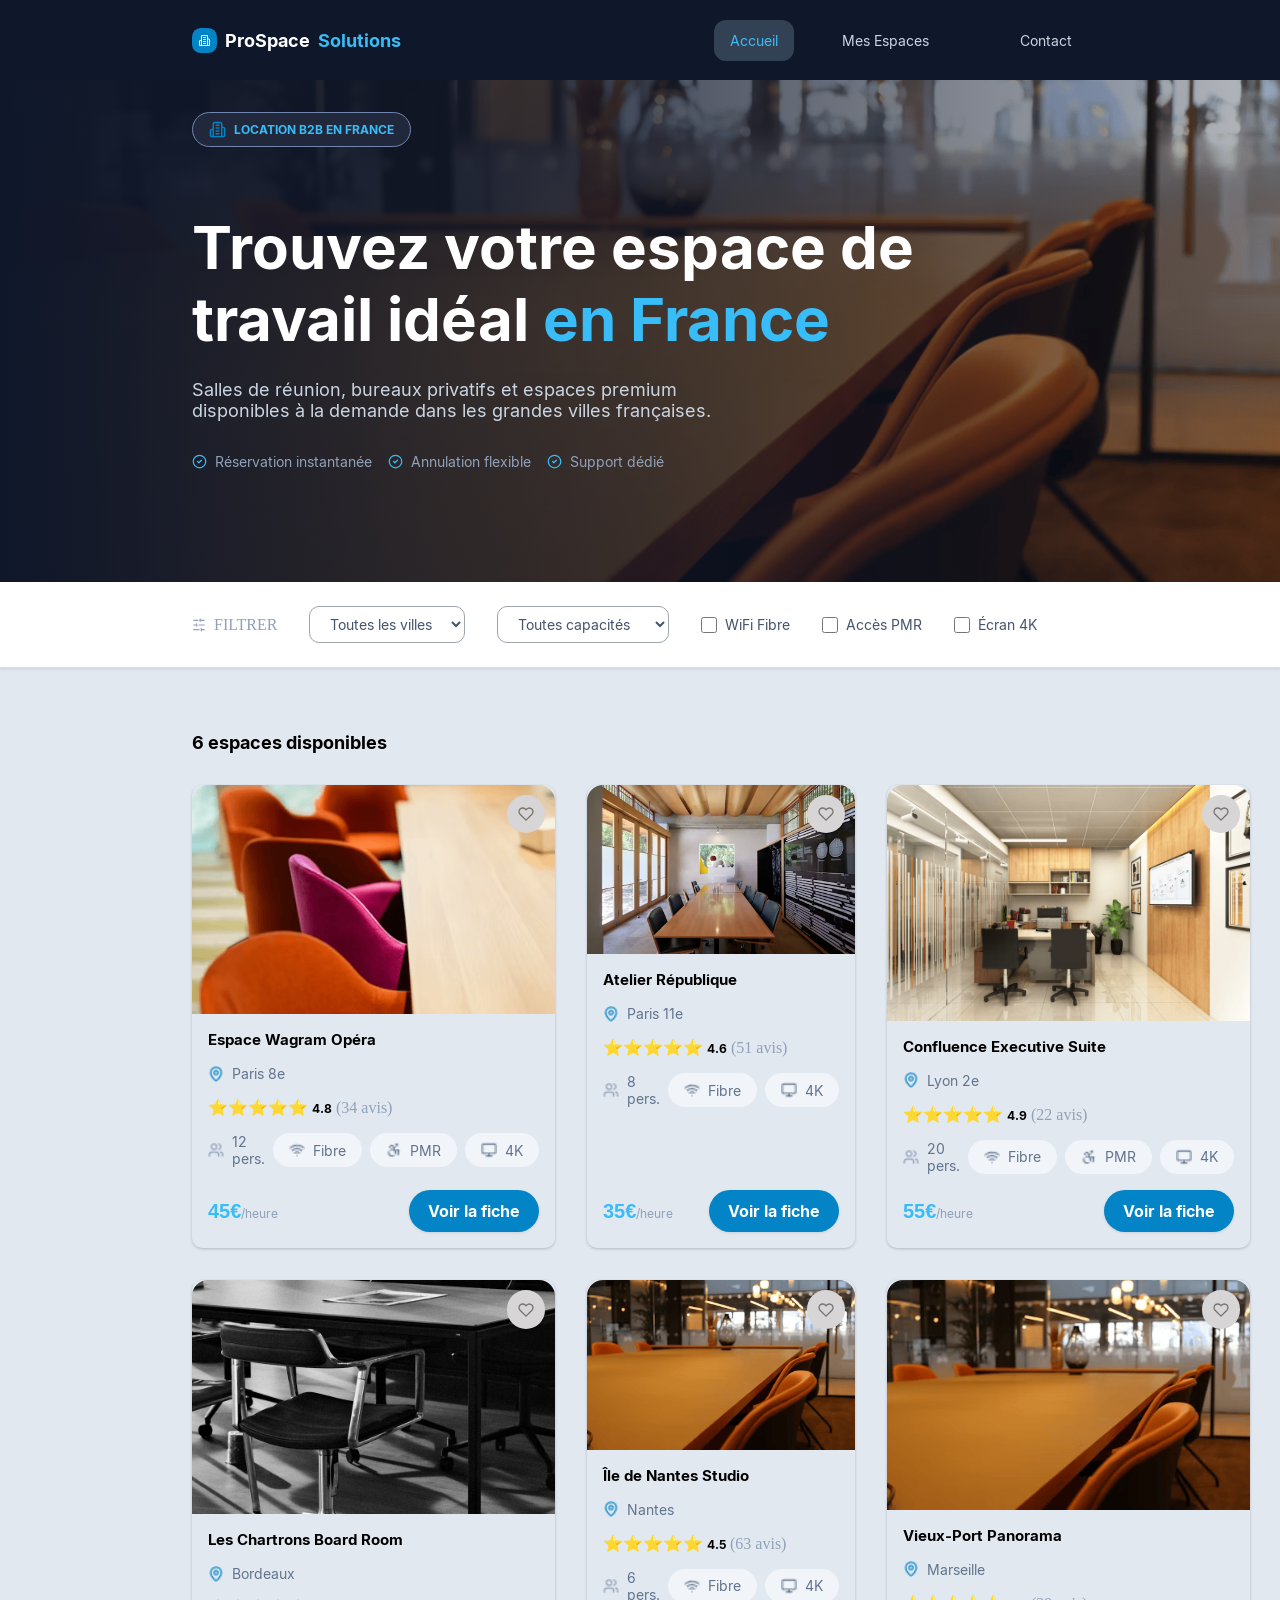
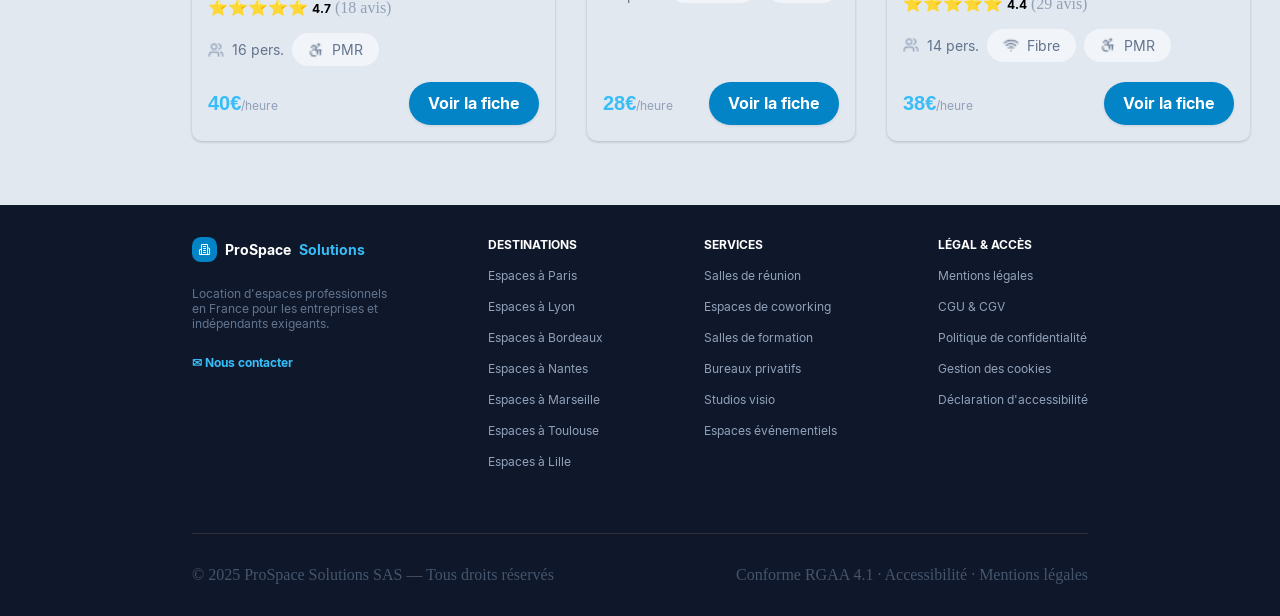
==== commit 7508811f: "gg" ====
--- a/index.html
+++ b/index.html
@@ -139,6 +139,63 @@
         <div class="hero-overlay"></div>
         <div class="container hero-content">
           <h1 class="hero-label color-secondary text-hero-main">
+            <svg
+              width="17"
+              height="17"
+              viewBox="0 0 17 17"
+              fill="none"
+              xmlns="http://www.w3.org/2000/svg"
+            >
+              <path
+                d="M4.25 15.5834V2.83335C4.25 2.45763 4.39926 2.0973 4.66493 1.83162C4.93061 1.56594 5.29094 1.41669 5.66667 1.41669H11.3333C11.7091 1.41669 12.0694 1.56594 12.3351 1.83162C12.6007 2.0973 12.75 2.45763 12.75 2.83335V15.5834H4.25Z"
+                stroke="#0284c7"
+                stroke-width="1.41667"
+                stroke-linecap="round"
+                stroke-linejoin="round"
+              />
+              <path
+                d="M4.25008 8.5H2.83341C2.45769 8.5 2.09736 8.64926 1.83168 8.91493C1.566 9.18061 1.41675 9.54094 1.41675 9.91667V14.1667C1.41675 14.5424 1.566 14.9027 1.83168 15.1684C2.09736 15.4341 2.45769 15.5833 2.83341 15.5833H4.25008"
+                stroke="#0284c7"
+                stroke-width="1.41667"
+                stroke-linecap="round"
+                stroke-linejoin="round"
+              />
+              <path
+                d="M12.75 6.375H14.1667C14.5424 6.375 14.9027 6.52426 15.1684 6.78993C15.4341 7.05561 15.5833 7.41594 15.5833 7.79167V14.1667C15.5833 14.5424 15.4341 14.9027 15.1684 15.1684C14.9027 15.4341 14.5424 15.5833 14.1667 15.5833H12.75"
+                stroke="#0284c7"
+                stroke-width="1.41667"
+                stroke-linecap="round"
+                stroke-linejoin="round"
+              />
+              <path
+                d="M7.08325 4.25H9.91659"
+                stroke="#0284c7"
+                stroke-width="1.41667"
+                stroke-linecap="round"
+                stroke-linejoin="round"
+              />
+              <path
+                d="M7.08325 7.08331H9.91659"
+                stroke="#0284c7"
+                stroke-width="1.41667"
+                stroke-linecap="round"
+                stroke-linejoin="round"
+              />
+              <path
+                d="M7.08325 9.91669H9.91659"
+                stroke="#0284c7"
+                stroke-width="1.41667"
+                stroke-linecap="round"
+                stroke-linejoin="round"
+              />
+              <path
+                d="M7.08325 12.75H9.91659"
+                stroke="#0284c7"
+                stroke-width="1.41667"
+                stroke-linecap="round"
+                stroke-linejoin="round"
+              />
+            </svg>
             LOCATION B2B EN FRANCE
           </h1>
 
--- a/public/css/style.css
+++ b/public/css/style.css
@@ -173,7 +173,7 @@
 
 /*containers*/
 .container {
-  width: 70%;
+  width: 90%;
   margin: 0 auto;
 }
 
@@ -187,6 +187,11 @@
   margin: 0 auto;
 }
 
+@media (min-width: 600px) {
+  .container {
+    width: 70%;
+  }
+}
 img {
   width: 100%;
   display: block;
@@ -203,7 +208,7 @@
 
 /**** Header ***/
 header {
-  height: 80px;
+  height: 200px;
   position: fixed;
   top: 0;
   left: 0;
@@ -229,17 +234,21 @@
   height: 100%;
   align-items: center;
   display: flex;
-  justify-content: space-between;
-  padding: 0;
+  gap: 2rem;
+  flex-direction: column;
+  padding: 1rem 0;
 }
 .navbar .header-nav {
   display: flex;
-  align-items: center;
+  flex-direction: column;
+  align-items: center;
+  gap: 10rem;
 }
 .navbar .header-nav ul {
   display: flex;
-  align-items: center;
-  gap: 2rem;
+  flex-direction: column;
+  align-items: center;
+  gap: 1rem;
 }
 .navbar .header-nav ul li a {
   text-decoration: none;
@@ -285,6 +294,29 @@
   color: #38bdf8;
 }
 
+/*=========================================
+    MEDIA QUERIES
+=========================================*/
+@media (min-width: 600px) {
+  header {
+    height: 80px;
+  }
+}
+@media (min-width: 600px) {
+  .navbar {
+    flex-direction: row;
+    justify-content: space-between;
+  }
+  .navbar .header-nav {
+    display: flex;
+    flex-direction: column;
+    align-items: center;
+  }
+  .navbar .header-nav ul {
+    flex-direction: row;
+    gap: 2rem;
+  }
+}
 footer {
   background-color: #0f172a;
 }
@@ -333,6 +365,21 @@
   padding-top: 2rem;
 }
 
+/*========================================
+  RESPONSIVE
+========================================*/
+/* MEDIA QUERIES */
+/*=================================================*/
+@media (max-width: 600px) {
+  .footer-main .footer-top {
+    flex-direction: column;
+  }
+}
+@media (max-width: 600px) {
+  .footer-main .footer-bottom {
+    flex-direction: column;
+  }
+}
 .btn-primary {
   display: inline-flex;
   align-items: center;
@@ -376,7 +423,9 @@
   border: solid 1px #ef4444;
 }
 
-/******************* SECTION HERO ********************/
+/******************* 
+    SECTION HERO 
+********************/
 .hero {
   position: relative;
   min-height: 550px;
@@ -400,7 +449,9 @@
   border: solid 1px rgb(113, 134, 175);
   padding: 0.5rem 1rem;
   border-radius: 20px;
-  display: inline-block;
+  display: inline-flex;
+  align-items: center;
+  gap: 0.5rem;
   background-color: rgb(33, 40, 59);
   margin-bottom: 1rem;
 }
@@ -422,7 +473,9 @@
   gap: 0.5rem;
 }
 
-/*******************  SECTION FILTERS   ********************/
+/***************************  
+    SECTION FILTERS   
+****************************/
 .filters {
   position: sticky;
   top: 80px;
@@ -433,9 +486,9 @@
 }
 .filters .filters-content {
   display: flex;
-  flex-direction: row;
-  gap: 2rem;
-  padding: 1.5rem 0;
+  flex-direction: column;
+  gap: 0.5rem;
+  padding: 0.5rem 0;
 }
 .filters .filters-content .filter-icon {
   display: flex;
@@ -477,7 +530,9 @@
   cursor: pointer;
 }
 
-/*********************  SECTION CARDS   *************************/
+/************************  
+     SECTION CARDS   
+*************************/
 .cards-list-container {
   background-color: #e2e8f0;
 }
@@ -485,12 +540,12 @@
 .cards-list {
   display: flex;
   flex-direction: column;
-  gap: 2rem;
-  padding: 4rem 0;
+  gap: 1rem;
+  padding: 1rem 0;
 }
 .cards-list .cards {
   display: grid;
-  grid-template-columns: repeat(3, 1fr);
+  grid-template-columns: 1fr;
   gap: 2rem;
 }
 
@@ -536,7 +591,10 @@
   justify-content: space-between;
 }
 
-/******************* FAVORIS (coeur en background rouge) ***************/
+/************************************************** 
+      FAVORIS (coeur en background rouge) 
+
+***************************************************/
 .favorite {
   position: absolute;
   top: 10px;
@@ -573,7 +631,10 @@
   stroke: white;
 }
 
-/***************** ICONE nbre de personne fibre PMR ecran ***************/
+/******************************************************* 
+      ICONE nbre de personne fibre PMR ecran
+
+*******************************************************/
 .features {
   display: flex;
   flex-direction: row;
@@ -605,6 +666,44 @@
   height: 1rem;
 }
 
+/*=================================================*/
+/* RESPONSIVE */
+/*=================================================*/
+/* MEDIA QUERIES */
+/*=================================================*/
+/*CARDS: tous les articles*/
+@media (min-width: 600px) {
+  .cards-list {
+    gap: 2rem;
+    padding: 4rem 0;
+  }
+  .cards-list .cards {
+    grid-template-columns: repeat(3, 1fr);
+  }
+}
+/*FILTRES*/
+@media (min-width: 600px) {
+  .filters .filters-content {
+    display: flex;
+    flex-direction: row;
+    gap: 2rem;
+    padding: 1.5rem 0;
+  }
+}
+/* HERO */
+@media (max-width: 600px) {
+  .hero-title {
+    font-size: 2.5rem;
+  }
+}
+@media (max-width: 600px) {
+  .hero-content {
+    position: relative;
+    z-index: 1;
+    padding-top: 10rem;
+    padding-bottom: 10rem;
+  }
+}
 .fiche {
   padding: 7rem 0;
 }
@@ -621,7 +720,9 @@
   color: #0470f4;
 }
 .fiche {
-  /*************************** TITRE ******************************/
+  /***************************** 
+           TITRE 
+  ******************************/
 }
 .fiche .fiche-header {
   margin-bottom: 1.5rem;
@@ -650,7 +751,9 @@
   gap: 0.5rem;
 }
 .fiche {
-  /*************************** GALERIE ******************************/
+  /***************************** 
+              GALERIE 
+  ******************************/
 }
 .fiche .fiche-gallery {
   display: grid;
@@ -675,7 +778,9 @@
   height: 25rem;
 }
 .fiche {
-  /*************************** CONTENU ******************************/
+  /***************************** 
+            CONTENU 
+  ******************************/
 }
 .fiche .fiche-body {
   display: grid;
@@ -684,7 +789,9 @@
   align-items: start;
 }
 .fiche {
-  /*************************** DETAILS ******************************/
+  /***************************** 
+             DETAILS 
+  ******************************/
 }
 .fiche .fiche-details {
   display: flex;
@@ -698,7 +805,10 @@
   line-height: 1.7;
 }
 .fiche {
-  /************************* EQUIPEMENTS ***************************/
+  /************************** 
+        EQUIPEMENTS 
+
+  ***************************/
 }
 .fiche .equipments {
   display: grid;
@@ -715,7 +825,9 @@
   background-color: #f8fafc;
 }
 .fiche {
-  /************************* CAPACITE ***************************/
+  /************************* 
+          CAPACITE 
+  ***************************/
 }
 .fiche .capacity-box {
   padding: 1.25rem;
@@ -735,7 +847,9 @@
   margin-bottom: 0.5rem;
 }
 .fiche {
-  /************************* TARIFS ***************************/
+  /************************* 
+            TARIFS 
+  ***************************/
 }
 .fiche .pricing-card {
   padding: 1.5rem;
@@ -761,7 +875,10 @@
   border-bottom: 1px solid #dce1e7;
 }
 .fiche .pricing-card {
-  /*********** btn ajouter aux favoris ****************/
+  /********************************* 
+      btn ajouter aux favoris 
+
+  **********************************/
 }
 .fiche .pricing-card .favorite-btn {
   display: flex;
@@ -801,7 +918,10 @@
   stroke: #ff637e;
 }
 .fiche .pricing-card {
-  /********************* btn contacter *********************/
+  /********************* 
+      btn contacter 
+
+  *********************/
 }
 .fiche .pricing-card .contact-btn {
   display: block;
@@ -1058,7 +1178,7 @@
 }
 
 /************************************************************
-                        MEMBRES EQUIPE
+                        MEMBRES EQUIPE (les articles)
 ************************************************************/
 .team-list {
   display: flex;
@@ -1069,7 +1189,6 @@
 
 .team-member {
   display: flex;
-  width: 25%;
   flex-direction: column;
   align-items: center;
   flex: 0 0 calc((100% - 6rem) / 4);
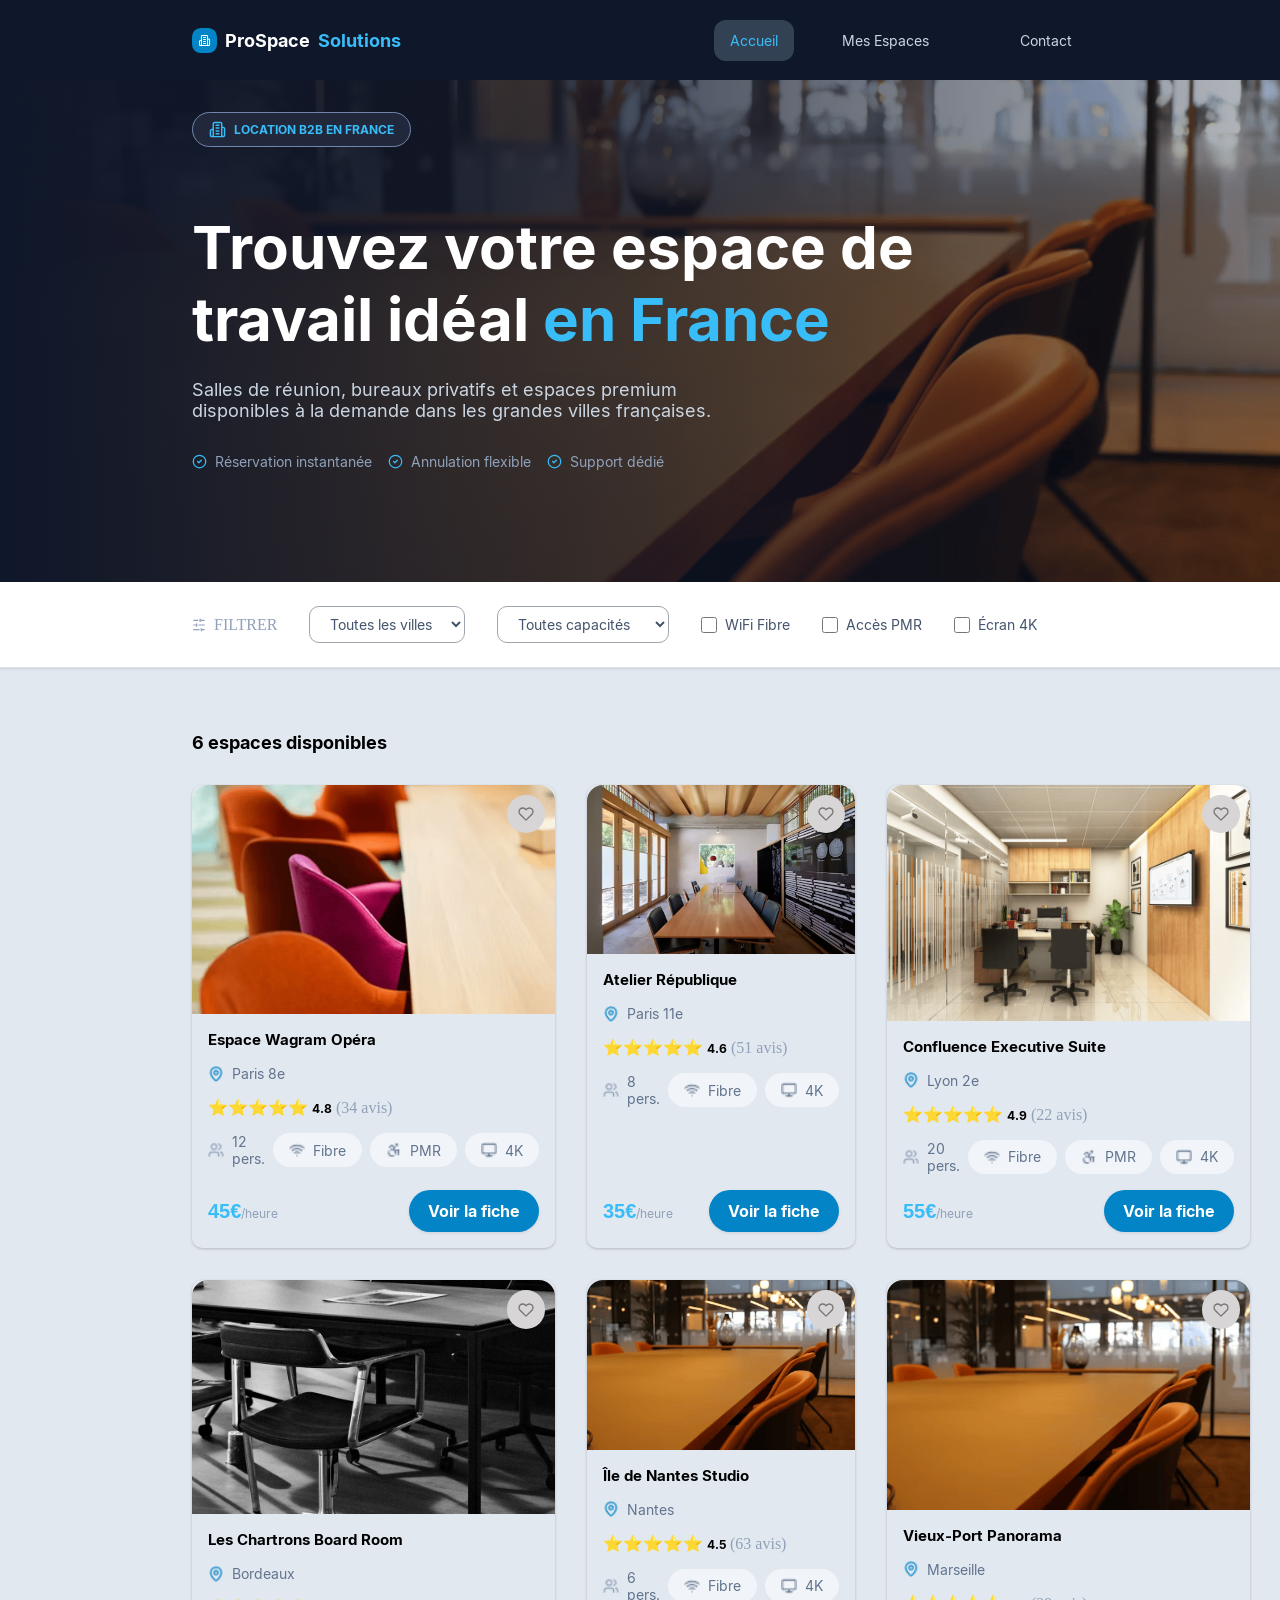
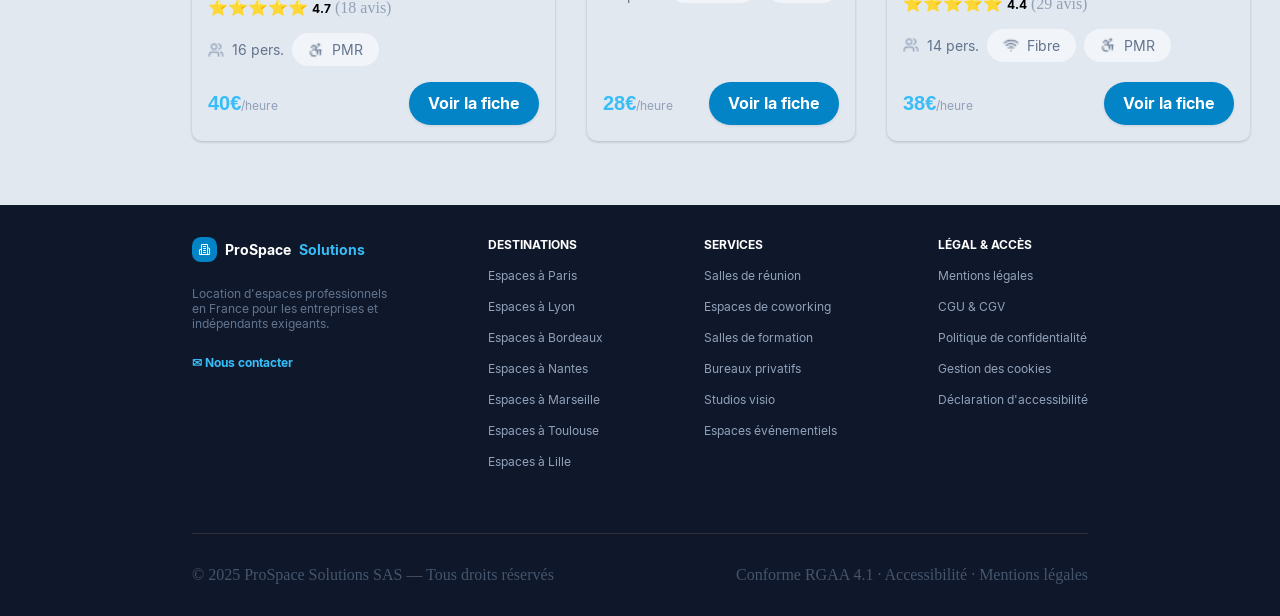
==== commit 386d4031: "gg" ====
--- a/index.html
+++ b/index.html
@@ -148,49 +148,49 @@
             >
               <path
                 d="M4.25 15.5834V2.83335C4.25 2.45763 4.39926 2.0973 4.66493 1.83162C4.93061 1.56594 5.29094 1.41669 5.66667 1.41669H11.3333C11.7091 1.41669 12.0694 1.56594 12.3351 1.83162C12.6007 2.0973 12.75 2.45763 12.75 2.83335V15.5834H4.25Z"
-                stroke="#0284c7"
+                stroke="#38BDF8"
                 stroke-width="1.41667"
                 stroke-linecap="round"
                 stroke-linejoin="round"
               />
               <path
                 d="M4.25008 8.5H2.83341C2.45769 8.5 2.09736 8.64926 1.83168 8.91493C1.566 9.18061 1.41675 9.54094 1.41675 9.91667V14.1667C1.41675 14.5424 1.566 14.9027 1.83168 15.1684C2.09736 15.4341 2.45769 15.5833 2.83341 15.5833H4.25008"
-                stroke="#0284c7"
+                stroke="#38BDF8"
                 stroke-width="1.41667"
                 stroke-linecap="round"
                 stroke-linejoin="round"
               />
               <path
                 d="M12.75 6.375H14.1667C14.5424 6.375 14.9027 6.52426 15.1684 6.78993C15.4341 7.05561 15.5833 7.41594 15.5833 7.79167V14.1667C15.5833 14.5424 15.4341 14.9027 15.1684 15.1684C14.9027 15.4341 14.5424 15.5833 14.1667 15.5833H12.75"
-                stroke="#0284c7"
+                stroke="#38BDF8"
                 stroke-width="1.41667"
                 stroke-linecap="round"
                 stroke-linejoin="round"
               />
               <path
                 d="M7.08325 4.25H9.91659"
-                stroke="#0284c7"
+                stroke="#38BDF8"
                 stroke-width="1.41667"
                 stroke-linecap="round"
                 stroke-linejoin="round"
               />
               <path
                 d="M7.08325 7.08331H9.91659"
-                stroke="#0284c7"
+                stroke="#38BDF8"
                 stroke-width="1.41667"
                 stroke-linecap="round"
                 stroke-linejoin="round"
               />
               <path
                 d="M7.08325 9.91669H9.91659"
-                stroke="#0284c7"
+                stroke="#38BDF8"
                 stroke-width="1.41667"
                 stroke-linecap="round"
                 stroke-linejoin="round"
               />
               <path
                 d="M7.08325 12.75H9.91659"
-                stroke="#0284c7"
+                stroke="#38BDF8"
                 stroke-width="1.41667"
                 stroke-linecap="round"
                 stroke-linejoin="round"
